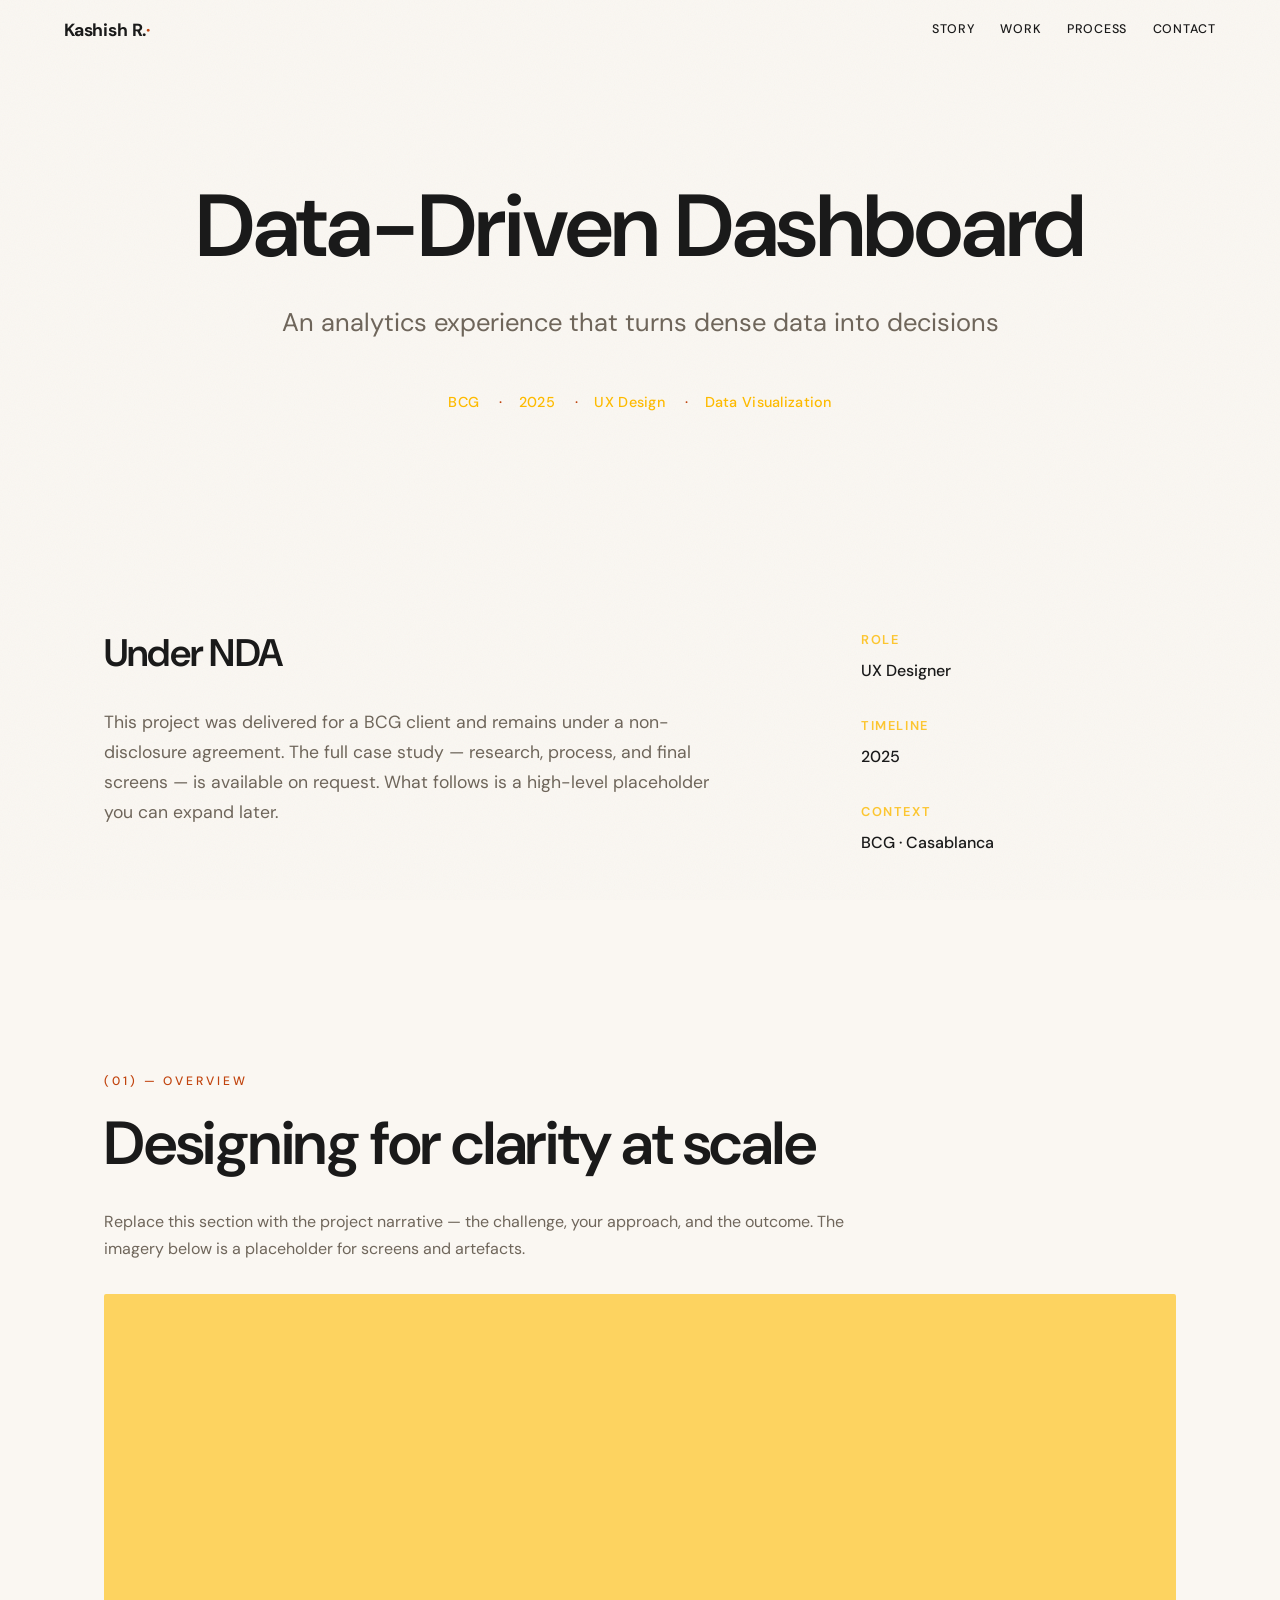
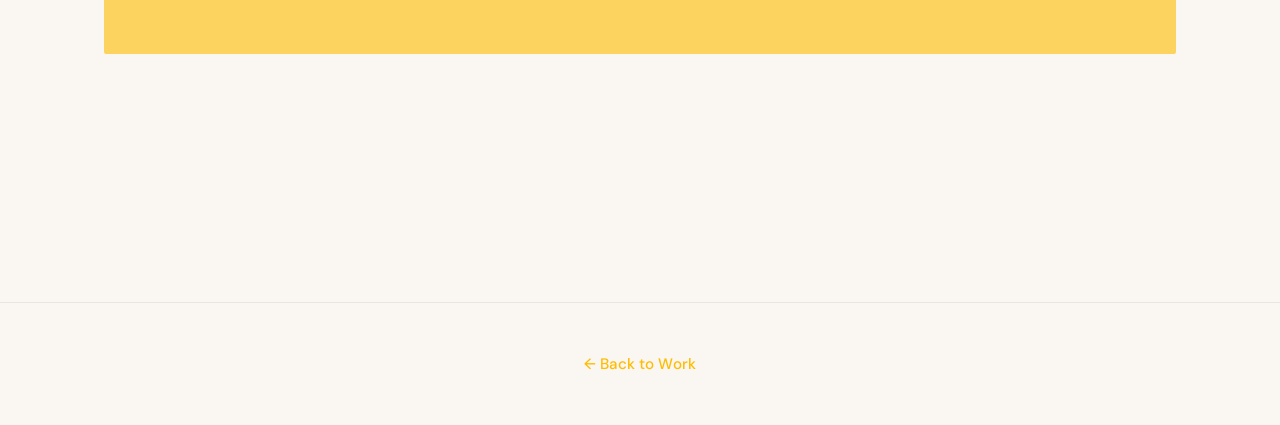
==== dashboard.html @ a2e75f3a "Initial portfolio Co-Authored-By: Claude Opus 4.8 (1M context) <noreply@anthropic.com>" ====
<!DOCTYPE html>
<html lang="en">
<head>
  <meta charset="UTF-8" />
  <meta name="viewport" content="width=device-width, initial-scale=1.0" />
  <meta name="description" content="Data-Driven Dashboard — an analytics experience designed at BCG, Casablanca, by Kashish Ramrakhiani" />
  <title>Data-Driven Dashboard — Kashish Ramrakhiani</title>
  <link rel="preconnect" href="https://fonts.googleapis.com" />
  <link rel="preconnect" href="https://fonts.gstatic.com" crossorigin />
  <link href="https://fonts.googleapis.com/css2?family=DM+Sans:opsz,wght@9..40,200;9..40,300;9..40,400;9..40,500;9..40,600;9..40,700&display=swap" rel="stylesheet" />
  <link rel="stylesheet" href="styles.css" />
</head>
<body class="project-page proj-data-dashboard entered">
  <div class="cursor-glow" id="cursor-glow" aria-hidden="true"></div>

  <header class="topnav" id="topnav">
    <a href="index.html#portal" class="topnav__logo">Kashish R.<span>·</span></a>
    <nav class="topnav__links">
      <a href="index.html#about">Story</a>
      <a href="index.html#work">Work</a>
      <a href="index.html#process">Process</a>
      <a href="index.html#contact">Contact</a>
    </nav>
  </header>

  <main class="project-main">
    <!-- Hero Section -->
    <section class="project-hero">
      <div class="container">
        <h1 class="project-title">Data-Driven Dashboard</h1>
        <p class="project-subtitle">An analytics experience that turns dense data into decisions</p>
        <div class="project-tags">
          <span>BCG</span>
          <span>2025</span>
          <span>UX Design</span>
          <span>Data Visualization</span>
        </div>
      </div>
    </section>

    <!-- NDA Notice -->
    <section class="section overview">
      <div class="container">
        <div class="overview-grid">
          <div class="overview-challenge">
            <h2>Under NDA</h2>
            <p>This project was delivered for a BCG client and remains under a non-disclosure agreement. The full case study — research, process, and final screens — is available on request. What follows is a high-level placeholder you can expand later.</p>
          </div>
          <div class="overview-meta">
            <div class="meta-item">
              <span class="meta-label">Role</span>
              <span class="meta-value">UX Designer</span>
            </div>
            <div class="meta-item">
              <span class="meta-label">Timeline</span>
              <span class="meta-value">2025</span>
            </div>
            <div class="meta-item">
              <span class="meta-label">Context</span>
              <span class="meta-value">BCG · Casablanca</span>
            </div>
          </div>
        </div>
      </div>
    </section>

    <!-- Placeholder content -->
    <section class="section solution">
      <div class="container">
        <p class="section__index">(01) — Overview</p>
        <h2 class="section__title">Designing for clarity at scale</h2>
        <p class="content-text">Replace this section with the project narrative — the challenge, your approach, and the outcome. The imagery below is a placeholder for screens and artefacts.</p>
        <div class="image-placeholder image-large" style="background: #FFBC00;"></div>
      </div>
    </section>

    <!-- Footer -->
    <footer class="project-footer">
      <div class="container">
        <a href="index.html#work" class="cv-btn">← Back to Work</a>
      </div>
    </footer>
  </main>

  <script src="script.js"></script>
</body>
</html>
---- styles.css ----
/* ====================================================================
   Kashish Ramrakhiani — Portal portfolio
   Modern editorial · DM Sans · ivory / near-black / terracotta
   ==================================================================== */
:root {
  --bg: #FAF7F2;          /* ivory / cream */
  --card: #F2ECE1;        /* warm off-white for cards */
  --ink: #1A1A1A;         /* near-black text */
  --accent: #C1440E;      /* primary terracotta - kept for backwards compatibility */
  --accent-soft: rgba(193, 68, 14, 0.12);
  --muted: #6F665B;       /* warm grey, secondary text */
  --brown: #9C6B4F;       /* muted clay (third region tint) */
  --line: rgba(26, 26, 26, 0.14);

  /* Single-accent system — terracotta only (outside the hero contour art).
     The old blue/green/gold tokens now resolve to terracotta so every
     reference (nav hover, utility classes, project-page labels) stays
     cohesive without touching each call site. */
  --terracotta: #C1440E;
  --deep-blue: #C1440E;
  --sage-green: #C1440E;
  --gold: #C1440E;

  --font: "DM Sans", system-ui, -apple-system, "Segoe UI", sans-serif;
  --max: 1200px;
  --ease: cubic-bezier(0.22, 1, 0.36, 1);
}

*, *::before, *::after { box-sizing: border-box; margin: 0; padding: 0; }
html { scroll-behavior: smooth; }

body {
  background: var(--bg);
  color: var(--ink);
  font-family: var(--font);
  font-weight: 400;
  line-height: 1.6;
  -webkit-font-smoothing: antialiased;
  overflow-x: hidden;
}

/* subtle paper grain */
body::after {
  content: "";
  position: fixed; inset: 0; z-index: 60; pointer-events: none;
  opacity: 0.045; mix-blend-mode: multiply;
  background-image: url("data:image/svg+xml,%3Csvg xmlns='http://www.w3.org/2000/svg' width='160' height='160'%3E%3Cfilter id='n'%3E%3CfeTurbulence type='fractalNoise' baseFrequency='0.85' numOctaves='2' stitchTiles='stitch'/%3E%3C/filter%3E%3Crect width='100%25' height='100%25' filter='url(%23n)'/%3E%3C/svg%3E");
}

::selection { background: var(--accent); color: var(--bg); }
a { color: inherit; text-decoration: none; }
ul, ol { list-style: none; }
em { font-style: italic; color: var(--accent); }

/* Color utility classes for 4-color system */
.deep-blue { color: var(--deep-blue) !important; }
.sage-green { color: var(--sage-green) !important; }
.gold { color: var(--gold) !important; }
.terracotta { color: var(--terracotta) !important; }

h1, h2, h3 { font-weight: 600; letter-spacing: -0.02em; line-height: 1.05; }

.container { width: 100%; max-width: var(--max); margin-inline: auto; padding-inline: clamp(1.25rem, 5vw, 4rem); }

/* ====================================================================
   Cursor glow
   ==================================================================== */
.cursor-glow {
  position: fixed; top: 0; left: 0;
  width: 460px; height: 460px; border-radius: 50%;
  background: radial-gradient(circle, rgba(193, 68, 14, 0.14), transparent 60%);
  transform: translate(-50%, -50%);
  pointer-events: none; z-index: 1; opacity: 0;
  transition: opacity 0.4s ease; will-change: transform; mix-blend-mode: multiply;
}
@media (hover: hover) and (pointer: fine) { .cursor-glow.active { opacity: 1; } }

/* ====================================================================
   Top nav
   ==================================================================== */
.topnav {
  position: fixed; inset: 0 0 auto 0; z-index: 50;
  display: flex; align-items: center; justify-content: space-between;
  padding: 1rem clamp(1.25rem, 5vw, 4rem);
  opacity: 0; transform: translateY(-12px); pointer-events: none;
  transition: opacity 0.6s var(--ease), transform 0.6s var(--ease);
}
body.entered .topnav { opacity: 1; transform: none; pointer-events: auto; }
.topnav__logo { font-weight: 700; font-size: 1.1rem; color: var(--ink); letter-spacing: -0.01em; }
.topnav__logo span { color: var(--accent); }
.topnav__links { display: flex; gap: 1.6rem; }
.topnav__links a {
  font-size: 0.78rem; font-weight: 500; letter-spacing: 0.06em; text-transform: uppercase;
  color: var(--ink); position: relative;
}
.topnav__links a::after {
  content: ""; position: absolute; left: 0; bottom: -4px; width: 0; height: 1.5px;
  background: var(--accent); transition: width 0.3s var(--ease);
}
.topnav__links a:hover::after { width: 100%; }

/* Cycling nav link colors on hover */
.topnav__links a:nth-child(1):hover::after { background: var(--deep-blue); }
.topnav__links a:nth-child(2):hover::after { background: var(--sage-green); }
.topnav__links a:nth-child(3):hover::after { background: var(--gold); }
.topnav__links a:nth-child(4):hover::after { background: var(--terracotta); }

/* ====================================================================
   HERO — Clean organic topographic design
   ==================================================================== */
/* Hero is a FIXED full-screen overlay sitting on top of the portfolio.
   The world scrolls underneath; the hero is the curtain over it. */
.hero {
  position: fixed;
  top: 0;
  left: 0;
  width: 100%;
  height: 100%;
  background: #FAF7F2;
  overflow: hidden;
  z-index: 100;
  transition: opacity 0.45s ease;
}

/* Dismissed: the curtain lifts — hero fades out and lets clicks through. */
.hero.dismissed {
  opacity: 0;
  pointer-events: none;
}

body.entered {
  overflow-y: auto !important;
}

body.entered.hero-locked {
  overflow: hidden !important;
}

.hero__container {
  position: relative;
  width: 100%;
  height: 100%;
  display: flex;
  align-items: center;
  justify-content: center;
}

/* Portal zoom — the artwork and name rush toward you and fade as you
   fly INTO the screen. Fast, accelerating ease (~800ms). */
.hero__container.zooming .hero__content {
  transform: scale(8);
  opacity: 0;
}

/* Colourful background artwork */
.hero__bg {
  position: absolute;
  top: 0;
  left: 0;
  width: 100%;
  height: 100%;
  object-fit: cover;
  background: none;
  z-index: 1;
  pointer-events: none;
  transform-origin: center center;
  transition: transform 0.8s cubic-bezier(0.7, 0, 0.84, 0), opacity 0.8s cubic-bezier(0.7, 0, 0.84, 0);
}

/* Each contour line drifts/sways on its own — gentle, meditative, and
   desynchronised via varied durations (6–12s) and negative delays. Each
   path transforms around its own centre so the motion feels organic. */
.hero__line {
  transform-box: fill-box;
  transform-origin: center;
  will-change: transform;
  animation: heroDriftA 9s ease-in-out infinite;
}

/* duration + movement-variant + offset buckets, spread across all paths */
.hero__line:nth-child(8n + 1) { animation-name: heroDriftA; animation-duration: 6s;  animation-delay: -1.0s; }
.hero__line:nth-child(8n + 2) { animation-name: heroDriftB; animation-duration: 7.5s; animation-delay: -3.2s; }
.hero__line:nth-child(8n + 3) { animation-name: heroDriftC; animation-duration: 9s;  animation-delay: -2.1s; }
.hero__line:nth-child(8n + 4) { animation-name: heroDriftD; animation-duration: 10.5s; animation-delay: -4.4s; }
.hero__line:nth-child(8n + 5) { animation-name: heroDriftB; animation-duration: 8s;  animation-delay: -0.7s; }
.hero__line:nth-child(8n + 6) { animation-name: heroDriftA; animation-duration: 11s; animation-delay: -5.6s; }
.hero__line:nth-child(8n + 7) { animation-name: heroDriftD; animation-duration: 12s; animation-delay: -2.8s; }
.hero__line:nth-child(8n + 8) { animation-name: heroDriftC; animation-duration: 9.5s; animation-delay: -6.3s; }

@keyframes heroDriftA {
  0%, 100% { transform: translate(0, 0) rotate(0deg) scale(1); }
  50%      { transform: translate(10px, -8px) rotate(0.4deg) scale(1.012); }
}
@keyframes heroDriftB {
  0%, 100% { transform: translate(0, 0) rotate(0deg) scale(1); }
  50%      { transform: translate(-12px, 6px) rotate(-0.35deg) scale(1.015); }
}
@keyframes heroDriftC {
  0%, 100% { transform: translate(0, 0) rotate(0deg) scale(1); }
  50%      { transform: translate(7px, 11px) rotate(0.5deg) scale(0.99); }
}
@keyframes heroDriftD {
  0%, 100% { transform: translate(0, 0) rotate(0deg) scale(1); }
  50%      { transform: translate(-8px, -10px) rotate(-0.45deg) scale(1.008); }
}

@media (prefers-reduced-motion: reduce) {
  .hero__line { animation: none; }
}

/* Portal zoom — the artwork and name rush toward you and fade as you
   fly INTO the screen. Fast, accelerating ease (~800ms). */
.hero__container.zooming .hero__bg {
  transform: scale(8);
  opacity: 0;
}

/* Portal flash — a burst of cream light blooming from the centre as you
   pass through the portal, then fading to reveal the Story section. */
.portal-flash {
  position: fixed;
  inset: 0;
  z-index: 9999;
  pointer-events: none;
  background: radial-gradient(circle at 50% 50%,
    #FAF7F2 0%, #FAF7F2 35%, rgba(250, 247, 242, 0) 72%);
  opacity: 0;
  transform: scale(0.15);
  transform-origin: center center;
  will-change: transform, opacity;
}

/* Flash blooming in — expands and brightens to fully cover the screen. */
.portal-flash.flash-in {
  opacity: 1;
  transform: scale(3.2);
  transition: opacity 0.55s ease-in, transform 0.7s cubic-bezier(0.7, 0, 0.84, 0);
}

/* Flash fading out — dissolves to reveal the world you've arrived in. */
.portal-flash.flash-out {
  opacity: 0;
  transform: scale(3.2);
  transition: opacity 0.55s ease-out;
}

/* Main content */
.hero__content {
  position: relative;
  z-index: 10;
  text-align: center;
  transition: transform 0.8s cubic-bezier(0.7, 0, 0.84, 0), opacity 0.8s cubic-bezier(0.7, 0, 0.84, 0);
  transform-origin: center center;
}

.hero__name {
  font-weight: 250;
  font-size: clamp(3rem, 10vw, 7rem);
  line-height: 0.9;
  letter-spacing: -0.02em;
  color: var(--ink);
  margin: 0 0 1.5rem 0;
}

.hero__tagline {
  font-size: 0.75rem;
  font-weight: 500;
  letter-spacing: 0.25em;
  text-transform: uppercase;
  color: var(--muted);
  margin: 0 0 2rem 0;
  opacity: 0.8;
}

.hero__cta {
  display: inline-flex;
  align-items: center;
  gap: 0.6em;
  font-size: 0.65rem;
  font-weight: 500;
  letter-spacing: 0.3em;
  text-transform: uppercase;
  color: var(--muted);
  background: none;
  border: none;
  padding: 0;
  cursor: pointer;
  transition: color 0.3s var(--ease);
  opacity: 0.6;
}

.hero__cta:hover,
.hero__cta:focus-visible {
  color: var(--accent);
  opacity: 1;
  outline: none;
}

.hero__cta__arrow {
  display: inline-block;
  font-size: 1.1em;
  letter-spacing: 0;
  animation: ctaArrowBob 2.2s var(--ease) infinite;
}
@keyframes ctaArrowBob {
  0%, 100% { transform: translateY(-1px); opacity: 0.5; }
  50% { transform: translateY(3px); opacity: 1; }
}

/* Responsive adjustments for hand-drawn organic design */
@media (max-width: 768px) {
  .hero__name {
    font-size: clamp(2.5rem, 9vw, 4.5rem);
    margin-bottom: 1.2rem;
  }

  .hero__tagline {
    font-size: 0.7rem;
    letter-spacing: 0.2em;
    margin-bottom: 1.8rem;
  }

  .hero__cta {
    font-size: 0.6rem;
    letter-spacing: 0.25em;
  }
}

@media (max-width: 480px) {
  .hero__name {
    font-size: clamp(2.2rem, 8vw, 3.5rem);
    margin-bottom: 1rem;
  }

  .hero__tagline {
    font-size: 0.65rem;
    letter-spacing: 0.18em;
    margin-bottom: 1.5rem;
  }

  .hero__cta {
    font-size: 0.55rem;
    letter-spacing: 0.2em;
  }
}

/* ====================================================================
   World
   ==================================================================== */
.world {
  position: relative;
  z-index: 1;
  background: #FAF7F2;
}
.section { padding: clamp(5rem, 12vh, 9rem) 0; position: relative; }
.section__index { font-size: 0.76rem; font-weight: 500; letter-spacing: 0.24em; text-transform: uppercase; color: var(--accent); margin-bottom: 1.3rem; }
.section__title { font-weight: 600; font-size: clamp(2rem, 5.5vw, 3.8rem); color: var(--ink); }







/* CV link styling */
.cv-btn {
  display: inline-flex;
  align-items: center;
  font-weight: 500;
  font-size: 0.95rem;
  letter-spacing: 0.01em;
  color: var(--accent);
  text-decoration: none;
}
.cv-btn:hover, .cv-btn:focus-visible {
  text-decoration: underline;
  text-underline-offset: 3px;
}


/* flight route — stroke-dash drawn progressively by JS as you scroll */
.route {
  stroke: url(#routeGrad);
  stroke-width: 2;
  stroke-linecap: round;
  stroke-linejoin: round;
}

/* terracotta arrowhead, placed by JS at the drawn tip */
.route-arrow {
  fill: var(--terracotta);
  opacity: 0;
  transition: opacity 0.3s var(--ease);
}
.route-arrow.is-on { opacity: 1; }


/* city labels appear with their corresponding dots, positioned above map elements but below stamps */
.city-labels {
  position: relative;
  z-index: 2;
}
.city-label {
  opacity: 0;
  transition: opacity 0.5s var(--ease);
}
.city-label.is-shown { opacity: 1; }

/* connector lines appear with their corresponding stamps */
.connector {
  opacity: 0;
  transition: opacity 0.5s var(--ease);
}
.connector.is-active { opacity: 1; }

/* stamps → small, clean stamps that fade in next to cities */
.story__stamp {
  position: absolute;
  width: 150px;
  max-width: 150px;
  background: rgba(250, 247, 242, 0.95);
  border-radius: 6px;
  padding: 0.6rem 0.8rem 0.5rem;
  box-shadow: 0 6px 16px rgba(26, 26, 26, 0.12);
  display: flex;
  flex-direction: column;
  gap: 3px;
  overflow: hidden;
  z-index: 10;
  opacity: 0;
  transform: translate(var(--tx, 0), var(--ty, 0)) rotate(var(--rot, 0deg)) scale(0.9);
  transition: opacity 0.6s var(--ease), transform 0.6s var(--ease);
}

/* clean dotted perforation frame */
.story__stamp::before {
  content: "";
  position: absolute;
  inset: 4px;
  border: 1px dotted rgba(26, 26, 26, 0.12);
  border-radius: 4px;
  pointer-events: none;
}

/* minimal postmark */
.story__stamp::after {
  content: "";
  position: absolute;
  top: -15px;
  right: -15px;
  width: 60px;
  height: 60px;
  background: radial-gradient(circle,
    transparent 0 18px,
    var(--accent) 18px 19px,
    transparent 19px 24px,
    var(--accent) 24px 25px,
    transparent 25px);
  opacity: 0.08;
  transform: rotate(-8deg);
  pointer-events: none;
}

.stamp__country,
.stamp__year,
.stamp__tag {
  position: relative;
  z-index: 1;
}

.stamp__country {
  font-weight: 500;
  font-size: 0.6rem;
  letter-spacing: 0.14em;
  text-transform: uppercase;
  color: var(--muted);
}
.stamp__year {
  font-weight: 700;
  font-size: 1.3rem;
  line-height: 1;
  letter-spacing: -0.01em;
  color: var(--accent);
}
.stamp__tag {
  margin-top: 3px;
  padding-top: 4px;
  border-top: 1px solid var(--line);
  font-weight: 500;
  font-size: 0.55rem;
  letter-spacing: 0.02em;
  color: var(--muted);
  opacity: 0.8;
}

/* active: stamp fades in cleanly */
.story__stamp.is-active {
  opacity: 1;
  transform: translate(var(--tx, 0), var(--ty, 0)) rotate(var(--rot, 0deg)) scale(1);
}

/* positioning stamps with clear space from their dots */
.story__stamp--mumbai   {
  right: -8%;
  bottom: 10%;
  --ty: 0%;
  --rot: -1deg;
}
.story__stamp--amsterdam {
  left: 35%;
  top: -5%;
  --ty: 0%;
  --rot: 1deg;
}
.story__stamp--casablanca {
  left: -12%;
  bottom: 25%;
  --ty: 0%;
  --rot: -0.5deg;
}

/* ====================================================================
   Story left column — a physical sticky note / card.
   Warmer paper, a soft shadow on the right edge for natural separation
   (no divider line), and a barely-there paper grain.
   ==================================================================== */
.story__note {
  position: relative;
  z-index: 2;                                   /* sits above the map column */
  background-color: #F5F2EE;                    /* a hair warmer than the map cream — barely there */
  box-shadow: 4px 0 20px rgba(0, 0, 0, 0.06);   /* right-edge only */
}
.story__note::after {
  content: "";
  position: absolute;
  inset: 0;
  pointer-events: none;
  opacity: 0.05;
  mix-blend-mode: multiply;
  background-image: url("data:image/svg+xml,%3Csvg xmlns='http://www.w3.org/2000/svg' width='160' height='160'%3E%3Cfilter id='n'%3E%3CfeTurbulence type='fractalNoise' baseFrequency='0.85' numOctaves='2' stitchTiles='stitch'/%3E%3C/filter%3E%3Crect width='100%25' height='100%25' filter='url(%23n)'/%3E%3C/svg%3E");
}

/* ====================================================================
   Map stamps — passport-style cards that fade in beside each city
   (one per scrollytelling step). Positioned over the SVG map column.
   ==================================================================== */
.map-stamp {
  position: absolute;
  width: 158px;
  background: #FAF7F2;                 /* cream */
  border: 1px dashed rgba(26, 26, 26, 0.28);  /* thin perforated edge */
  border-radius: 4px;
  padding: 0.7rem 0.85rem 0.6rem;
  display: flex;
  flex-direction: column;
  gap: 4px;
  box-shadow: 0 8px 20px rgba(26, 26, 26, 0.10);
  z-index: 10;
  pointer-events: none;
  opacity: 0;
  transition: opacity 0.55s var(--ease), transform 0.55s var(--ease);
}

/* inner perforation frame for a stamp-y double edge */
.map-stamp::before {
  content: "";
  position: absolute;
  inset: 4px;
  border: 1px dotted rgba(26, 26, 26, 0.18);
  border-radius: 3px;
  pointer-events: none;
}

.map-stamp__country {
  font-size: 0.62rem;
  font-weight: 600;
  letter-spacing: 0.16em;
  text-transform: uppercase;           /* small caps look */
  color: var(--muted);
}
.map-stamp__years {
  font-size: 1.35rem;
  font-weight: 700;
  line-height: 1;
  color: var(--terracotta);            /* terracotta bold */
}
.map-stamp__detail {
  margin-top: 2px;
  padding-top: 5px;
  border-top: 1px solid var(--line);
  font-size: 0.62rem;
  font-weight: 500;
  letter-spacing: 0.01em;
  color: var(--muted);
}

/* per-stamp placement (relative to the map column) + slight rotation.
   --rot is baked into the resting + active transforms so the fade-in
   keeps each card tilted. */
/* Fallback positions (approximate) — script.js anchors each stamp precisely
   into a clear corner beside its city dot once the map has laid out. */
.map-stamp--india     { left: 72%; top: 34%; --rot: -2deg; }   /* above-right of Mumbai (top-right) */
.map-stamp--nederland { left: 24%; top: 4%;  --rot: 1deg; }    /* above-left of Amsterdam (top-left) */
.map-stamp--maroc     { left: 2%;  top: 70%; --rot: -1.5deg; } /* below-left of Casablanca (bottom-left) */

.map-stamp {
  transform: translateY(10px) rotate(var(--rot, 0deg)) scale(0.96);
}
.map-stamp.is-active {
  opacity: 1;
  transform: translateY(0) rotate(var(--rot, 0deg)) scale(1);
}

/* On narrow screens the map stacks; show the stamps inline-ish so they
   don't overlap the (static) map. */
@media (max-width: 860px) {
  .map-stamp { position: static; width: auto; max-width: 220px; margin: 0.5rem 0; }
}

/* ====================================================================
   Work — pinboard collage
   ==================================================================== */
.work__sub { color: var(--muted); margin-top: 0.7rem; max-width: 44ch; }

/* Curated polaroid wall — uniform cards, evenly spaced, gently rotated. */
.pinboard {
  margin-top: 3rem;
  max-width: 760px; margin-inline: auto;   /* keeps a curated 3 + 2 arrangement */
  display: flex; flex-wrap: wrap;
  justify-content: center; align-items: flex-start;
  gap: 2.4rem 2rem;
}
.pin {
  position: relative; z-index: 1; width: 220px; margin: 0;
  background: #fff; padding: 10px 10px 6px; border-radius: 2px;
  box-shadow: 0 10px 22px rgba(26, 26, 26, 0.18);
  transform: rotate(var(--r, 0deg));
  transition: transform 0.45s var(--ease), box-shadow 0.45s var(--ease), opacity 0.6s var(--ease);
  cursor: pointer; outline: none;
}
/* Fixed image frame so every card is exactly the same height regardless of
   the source image's aspect ratio. */
.pin img, .pin__ph {
  display: block; width: 100%; height: 160px;
  object-fit: cover; border-radius: 1px; background: var(--card);
}
.pin figcaption { font-weight: 500; font-size: 0.82rem; color: var(--ink); text-align: center; padding: 0.45rem 0 0.15rem; }
.pin figcaption b { font-weight: 700; }
.pin::before { /* washi tape */
  content: ""; position: absolute; top: -11px; left: 50%;
  width: 62px; height: 20px; transform: translateX(-50%) rotate(-3deg);
  background: var(--accent-soft); border: 1px solid rgba(193,68,14,0.25);
}
.pin--note::before { background: rgba(26,26,26,0.08); border-color: rgba(26,26,26,0.16); }
.pin__dot { position: absolute; bottom: 8px; right: 8px; width: 11px; height: 11px; border-radius: 50%; border: 2px solid #fff; }
.pin__dot--india { background: var(--accent); }
.pin__dot--europe { background: var(--ink); }
.pin__dot--morocco { background: var(--brown); }
/* Project-accent dots — a subtle hint of the colour world each card opens into */
.pin__dot--terracotta { background: #C1440E; }
.pin__dot--green      { background: #138720; }
.pin__dot--blue       { background: #0C3068; }
.pin__dot--gold       { background: #FFBC00; }
.pin__dot--clay       { background: #9C6B4F; }
.pin:hover, .pin:focus-visible, .pin.front {
  transform: rotate(0deg) scale(1.06) translateY(-6px);
  box-shadow: 0 26px 50px rgba(26, 26, 26, 0.3);
  z-index: 30 !important;
}

/* staggered entrance */
.pinboard .pin { opacity: 0; }
.pinboard.visible .pin { opacity: 1; }
.pinboard.visible .pin:nth-child(1) { transition-delay: 0.05s; }
.pinboard.visible .pin:nth-child(2) { transition-delay: 0.12s; }
.pinboard.visible .pin:nth-child(3) { transition-delay: 0.19s; }
.pinboard.visible .pin:nth-child(4) { transition-delay: 0.26s; }
.pinboard.visible .pin:nth-child(5) { transition-delay: 0.33s; }
.pinboard.visible .pin:nth-child(6) { transition-delay: 0.40s; }
.pinboard.visible .pin:nth-child(7) { transition-delay: 0.47s; }

/* Thesis link below the wall */
.work__thesis { text-align: center; margin-top: 2.8rem; }
.work__thesis a {
  color: var(--accent); text-decoration: none;
  font-size: 0.95rem; font-weight: 500;
  border-bottom: 1px solid transparent;
  transition: border-color 0.3s var(--ease);
}
.work__thesis a:hover { border-bottom-color: var(--accent); }

/* ====================================================================
   Protected (NDA) project cards — lock badge, "Protected" label,
   and the shared password modal. All tokens reused from the palette.
   ==================================================================== */
.pin--protected { cursor: pointer; }

/* Tiny, subtle lock tucked into the top-right corner of the image */
.pin__lock {
  position: absolute; top: 16px; right: 16px; z-index: 3;
  width: 18px; height: 18px; border-radius: 50%;
  display: grid; place-items: center;
  font-size: 9px; line-height: 1;
  background: rgba(255, 255, 255, 0.88);
  box-shadow: 0 1px 4px rgba(26, 26, 26, 0.22);
}

/* ---- The modal ---- */
.pw-modal {
  position: fixed; inset: 0; z-index: 200;
  display: none; align-items: center; justify-content: center;
  padding: 1.5rem;
}
.pw-modal.is-open { display: flex; }
body.pw-open { overflow: hidden; }

.pw-modal__overlay {
  position: absolute; inset: 0;
  background: rgba(250, 247, 242, 0.97);   /* cream */
  -webkit-backdrop-filter: blur(3px); backdrop-filter: blur(3px);
}
.pw-modal__card {
  position: relative; z-index: 1;
  width: 100%; max-width: 360px; text-align: center;
  animation: pwFadeIn 0.4s var(--ease);
}
@keyframes pwFadeIn {
  from { opacity: 0; transform: translateY(10px); }
  to   { opacity: 1; transform: none; }
}
.pw-modal__lock { font-size: 1.9rem; margin-bottom: 1.1rem; }
.pw-modal__name {
  font-size: 1.35rem; font-weight: 700; color: var(--ink);
  margin-bottom: 0.9rem;
}
.pw-modal__text {
  font-size: 0.98rem; line-height: 1.6; color: var(--muted);
  margin-bottom: 1.7rem;
}
.pw-modal__contact {
  display: inline-block; text-decoration: none;
  font-family: var(--font); font-size: 0.95rem; font-weight: 600;
  letter-spacing: 0.02em; padding: 0.8rem 1.8rem; cursor: pointer;
  color: #fff; background: var(--accent); border: none; border-radius: 3px;
  transition: background 0.25s var(--ease), transform 0.15s var(--ease);
}
.pw-modal__contact:hover { background: #a5380b; }
.pw-modal__contact:active { transform: scale(0.98); }
.pw-modal__back {
  display: block; margin: 1.2rem auto 0; cursor: pointer;
  font-family: var(--font); font-size: 0.85rem; color: var(--muted);
  background: none; border: none;
  transition: color 0.3s var(--ease);
}
.pw-modal__back:hover { color: var(--accent); }

/* ====================================================================
   Process
   ==================================================================== */
.steps { margin-top: 3rem; display: grid; grid-template-columns: repeat(4, 1fr); border-top: 1px solid var(--line); }
.step { padding: 2.2rem 1.6rem 2.2rem 0; border-right: 1px solid var(--line); }
.step:last-child { border-right: none; }
.step__no { font-weight: 700; font-size: 1rem; color: var(--accent); }
.step h3 { font-weight: 600; font-size: 1.5rem; margin: 1.2rem 0 0.7rem; color: var(--ink); }
.step p { color: var(--muted); font-size: 0.92rem; }

/* ====================================================================
   Contact
   ==================================================================== */
.contact { padding-bottom: 0; }
.contact__inner { text-align: center; max-width: 820px; }
.contact__cta { font-weight: 600; font-size: clamp(2.2rem, 7vw, 4.6rem); line-height: 1.02; color: var(--ink); margin: 0.5rem auto 2rem; }
.contact__email { font-size: clamp(1.05rem, 3vw, 1.6rem); font-weight: 500; color: var(--accent); border-bottom: 1.5px solid transparent; transition: border-color 0.3s var(--ease); }
.contact__email:hover { border-color: var(--accent); }

.contact__form { margin: 3rem auto 0; max-width: 640px; display: grid; grid-template-columns: 1fr 1fr; gap: 1.6rem 1.4rem; text-align: left; }
.field { position: relative; }
.field--full { grid-column: 1 / -1; }
.field input, .field textarea {
  width: 100%; background: transparent; border: none; border-bottom: 1.5px solid var(--line);
  color: var(--ink); font-family: var(--font); font-size: 1rem; padding: 0.7rem 0; resize: vertical;
  transition: border-color 0.3s var(--ease);
}
.field input:focus, .field textarea:focus { outline: none; border-color: var(--accent); }
.field label { position: absolute; left: 0; top: 0.7rem; color: var(--muted); font-size: 1rem; pointer-events: none; transition: transform 0.25s var(--ease), font-size 0.25s var(--ease), color 0.25s var(--ease); }
.field input:focus + label, .field input:not(:placeholder-shown) + label,
.field textarea:focus + label, .field textarea:not(:placeholder-shown) + label {
  transform: translateY(-1.5rem); font-size: 0.74rem; letter-spacing: 0.04em; color: var(--accent);
}
.field .error { display: block; color: var(--accent); font-size: 0.74rem; min-height: 1rem; margin-top: 0.4rem; }
.btn-send { grid-column: 1 / -1; justify-self: start; background: var(--ink); color: var(--bg); border: none; border-radius: 100px; padding: 0.85rem 1.9rem; font-family: var(--font); font-weight: 600; cursor: pointer; transition: transform 0.3s var(--ease), background 0.3s var(--ease); }
.btn-send:hover { transform: translateY(-2px); background: var(--accent); }
.form-status { grid-column: 1 / -1; font-size: 0.9rem; color: var(--accent); min-height: 1rem; }

.contact__socials { display: flex; justify-content: center; gap: 2rem; flex-wrap: wrap; margin-top: 3.5rem; }
.contact__socials a { font-size: 0.85rem; font-weight: 500; color: var(--muted); transition: color 0.3s var(--ease); }
.contact__socials a:hover { color: var(--accent); }
.footer { margin-top: 4rem; border-top: 1px solid var(--line); padding: 1.6rem clamp(1.25rem, 5vw, 4rem); display: flex; justify-content: space-between; gap: 1rem; flex-wrap: wrap; font-size: 0.8rem; color: var(--muted); }

/* ====================================================================
   Scroll reveal
   ==================================================================== */
.reveal { opacity: 0; transform: translateY(28px); transition: opacity 0.8s var(--ease), transform 0.8s var(--ease); }
.reveal.visible { opacity: 1; transform: none; }

/* ====================================================================
   Responsive
   ==================================================================== */
@media (max-width: 920px) {
  /* stacked layout for mobile */
  .story__scroll { height: auto; }

  /* drop the pinned-stage behaviour and just stack the columns */
  .story__stage {
    position: static;
    display: block;
    height: auto;
    min-height: 0;
  }

  /* triggers only exist to drive the desktop scrollytelling */
  .story__triggers { display: none; }

  .story__left, .story__right {
    position: static;
    height: auto;
    min-height: 0;
    width: 100%;
  }

  .story__left {
    padding: clamp(3rem, 8vh, 5rem) clamp(1.5rem, 5vw, 3rem);
    margin-left: 0;
  }

  .story__right {
    margin-left: 0;
    padding: clamp(2rem, 6vh, 4rem) clamp(1.5rem, 5vw, 3rem);
    min-height: 400px;
  }

  .story__headline {
    font-size: clamp(1.8rem, 6vw, 2.5rem);
    margin-bottom: 1.2rem;
  }

  .story__progress {
    margin-bottom: 1.2rem;
  }

  .story__city-name {
    display: block;
    margin-top: 0;
    margin-bottom: 12px;
    opacity: 1;
    transform: none;
  }

  .story__text-container {
    margin-bottom: 2rem;
  }

  .story__text {
    position: static;
    opacity: 1;
    transform: none;
    margin-bottom: 1.2rem;
    max-width: none;
    font-size: clamp(1.1rem, 4vw, 1.3rem);
  }

  .story__cv-link {
    opacity: 1;
    transform: none;
  }

  /* make stamps smaller on mobile */
  .story__stamp {
    width: 120px;
    padding: 0.5rem 0.6rem 0.4rem;
  }
  .stamp__year { font-size: 1.1rem; }
  .stamp__country { font-size: 0.55rem; }
  .stamp__tag { font-size: 0.5rem; }
}
@media (max-width: 820px) {
  .topnav__links a:nth-child(3) { display: none; }
  .steps { grid-template-columns: 1fr 1fr; }
  .step { border-right: none; border-bottom: 1px solid var(--line); padding-right: 1rem; }
  .step:nth-child(odd) { border-right: 1px solid var(--line); }
  .contact__form { grid-template-columns: 1fr; }
  .pinboard { gap: 1.8rem 1.4rem; }
}
@media (max-width: 520px) {
  .steps { grid-template-columns: 1fr; }
  .step { border-right: none !important; }
  .pin:nth-child(even) { margin-top: 0; }
}

/* ====================================================================
   Reduced motion
   ==================================================================== */
@media (prefers-reduced-motion: reduce) {
  html { scroll-behavior: auto; }
  .stage { height: 100vh; }
  .orb, .portal__hint__arrow { animation: none; }
  .reveal, .pinboard .pin { opacity: 1 !important; transform: none; transition: none; }
  .pin { transform: rotate(var(--r)); }
}

/* ====================================================================
   Project Pages
   ==================================================================== */

/* Override main portfolio styles to ensure project pages can scroll.
   NOTE: this must NOT target `html` — doing so makes the root element a
   scroll container on the main portfolio too, which stops <body>'s overflow
   from propagating to the viewport, turns <body> into a second nested
   scroller, and breaks `position: sticky` (and the story scroll math).
   Keep it scoped to project pages so the main page keeps a single
   viewport scroller. */
body.project-page {
  overflow-y: auto !important;
  overflow-x: hidden;
  height: auto !important;
}

/* Ensure all project sections are visible and properly spaced */
.project-page .section {
  display: block;
  opacity: 1;
  transform: none;
  visibility: visible;
}

.project-main {
  position: relative;
  background: var(--bg);
  color: var(--ink);
  min-height: 100vh;
  width: 100%;
  overflow-x: hidden;
}

/* Project pages use the same topnav as main portfolio */

/* Each project page carries its own accent identity via --page-accent.
   The main portfolio (index.html) is unaffected — it never sets this and
   stays terracotta. Add the matching body class (e.g. proj-parking-pal)
   to a project page to switch its whole accent. */
body.project-page { --page-accent: var(--terracotta); }     /* default */
body.project-page.proj-parking-pal      { --page-accent: #138720; }  /* green  */
body.project-page.proj-inner-beauty     { --page-accent: #C1440E; }  /* terracotta */
body.project-page.proj-mr-byte          { --page-accent: #0C3068; }  /* blue   */
body.project-page.proj-data-dashboard   { --page-accent: #FFBC00; }  /* yellow */
body.project-page.proj-finance-ecosystem{ --page-accent: #9C6B4F; }  /* clay (remaining) */
body.project-page.proj-retirement-investing { --page-accent: #C1440E; }  /* terracotta */

.project-page .section__index {
  color: var(--page-accent);
}

.project-page .cv-btn {
  color: var(--page-accent);
}

.project-page .project-tags span {
  color: var(--page-accent);
}

.project-page .goal-quote {
  color: var(--page-accent);
}

.project-page .evaluation-goals li::before {
  color: var(--page-accent);
}

.project-page .part-label {
  color: var(--page-accent);
}

.project-page .meta-label {
  color: var(--page-accent);
}

.project-page .method-number {
  color: var(--page-accent);
}

/* Keep logo terracotta on project pages */
.project-page .topnav__logo {
  color: var(--ink);
}

.project-page .topnav__logo span {
  color: var(--terracotta);
}

/* Clean editorial spacing for project pages */
.project-page .section {
  padding: clamp(5rem, 12vh, 8rem) 0;
}

.project-hero {
  padding: clamp(10rem, 20vh, 16rem) 0 clamp(6rem, 12vh, 10rem);
  text-align: center;
}

.project-title {
  font-size: clamp(3rem, 7vw, 5.5rem);
  font-weight: 600;
  letter-spacing: -0.02em;
  line-height: 1.05;
  color: var(--ink);
  margin-bottom: 2rem;
}

.project-subtitle {
  font-size: clamp(1.2rem, 2.8vw, 1.6rem);
  color: var(--muted);
  max-width: 55ch;
  margin: 0 auto 3rem;
  line-height: 1.5;
  font-weight: 400;
}

.project-tags {
  display: flex;
  flex-wrap: wrap;
  justify-content: center;
  gap: 1rem;
}

.project-tags span {
  color: var(--muted);
  font-size: 0.9rem;
  font-weight: 500;
  letter-spacing: 0.02em;
}

.project-tags span:not(:last-child)::after {
  content: " ·";
  margin-left: 1rem;
  color: var(--accent);
}

/* Section labels match main portfolio exactly */
.project-page .section__index {
  font-size: 0.76rem;
  font-weight: 500;
  letter-spacing: 0.24em;
  text-transform: uppercase;
  color: var(--accent);
  margin-bottom: 1.3rem;
}

.project-page .section__title {
  font-weight: 600;
  font-size: clamp(2rem, 5.5vw, 3.8rem);
  color: var(--ink);
  letter-spacing: -0.02em;
  line-height: 1.05;
  margin-bottom: 2rem;
}

/* Overview section - clean two-column layout */
.overview-grid {
  display: grid;
  grid-template-columns: 2fr 1fr;
  gap: clamp(4rem, 10vw, 8rem);
  align-items: start;
}

.overview-challenge h2 {
  font-size: clamp(1.8rem, 4vw, 2.4rem);
  font-weight: 600;
  color: var(--ink);
  margin-bottom: 2rem;
  line-height: 1.2;
}

.overview-challenge p {
  font-size: 1.1rem;
  color: var(--muted);
  line-height: 1.7;
}

.overview-meta {
  display: flex;
  flex-direction: column;
  gap: 2rem;
}

.meta-item {
  display: flex;
  flex-direction: column;
  gap: 0.5rem;
}

.meta-label {
  font-size: 0.8rem;
  font-weight: 600;
  letter-spacing: 0.12em;
  text-transform: uppercase;
  color: var(--accent);
  opacity: 0.8;
}

.meta-value {
  font-size: 1rem;
  color: var(--ink);
  font-weight: 500;
}

/* Research methods - clean minimal row */
.research-methods {
  display: grid;
  grid-template-columns: repeat(3, 1fr);
  gap: clamp(2rem, 8vw, 6rem);
  margin-top: 4rem;
}

.research-method {
  text-align: left;
}

.method-number {
  font-size: 3rem;
  font-weight: 300;
  color: var(--accent);
  opacity: 0.4;
  line-height: 1;
  margin-bottom: 1rem;
}

.method-name {
  font-size: 1.3rem;
  font-weight: 600;
  color: var(--ink);
  margin-bottom: 0.8rem;
  line-height: 1.2;
}

.method-description {
  font-size: 1rem;
  color: var(--muted);
  line-height: 1.6;
}

/* Design goal - clean centered quote */
.design-goal {
  text-align: center;
  padding: clamp(4rem, 10vh, 6rem) 0;
}

.goal-quote {
  font-size: clamp(1.6rem, 4vw, 2.2rem);
  font-style: italic;
  color: var(--accent);
  line-height: 1.4;
  font-weight: 500;
  max-width: 45ch;
  margin: 0 auto;
}

/* Content sections - clean typography */
.content-text {
  font-size: 1rem;
  color: var(--muted);
  line-height: 1.7;
  max-width: 70ch;
  margin: 2rem 0;
}

/* Solution parts - clean minimal layout */
.solution-parts {
  display: grid;
  grid-template-columns: 1fr 1fr;
  gap: clamp(4rem, 8vw, 8rem);
  margin-top: 4rem;
}

.solution-part h3 {
  font-size: 1.4rem;
  font-weight: 600;
  color: var(--ink);
  margin-bottom: 1rem;
  line-height: 1.2;
}

.solution-part p {
  font-size: 1rem;
  color: var(--muted);
  line-height: 1.7;
  margin-bottom: 2rem;
}

.part-label {
  font-size: 0.8rem;
  font-weight: 600;
  letter-spacing: 0.12em;
  text-transform: uppercase;
  color: var(--accent);
  opacity: 0.6;
  margin-bottom: 0.8rem;
}

/* Evaluation goals - clean list */
.evaluation-goals {
  margin-top: 3rem;
  display: flex;
  flex-direction: column;
  gap: 1.8rem;
}

.evaluation-goals li {
  font-size: 1rem;
  color: var(--muted);
  line-height: 1.7;
  padding-left: 2rem;
  position: relative;
}

.evaluation-goals li::before {
  content: "→";
  position: absolute;
  left: 0;
  color: var(--accent);
  font-weight: 600;
  opacity: 0.6;
}

/* Image placeholders - simple flat rectangles */
.image-placeholder {
  background: var(--card);
  border-radius: 2px;
  margin: 2rem 0;
  opacity: 0.6;
}

.image-large {
  height: clamp(300px, 40vh, 500px);
  width: 100%;
}

.image-medium {
  height: clamp(200px, 25vh, 350px);
  width: 100%;
}

.image-small {
  height: clamp(150px, 20vh, 250px);
  width: 100%;
}

/* Prototype images - clean grid */
.prototype-content {
  margin-top: 3rem;
}

.prototype-images {
  display: grid;
  grid-template-columns: 2fr 1fr;
  gap: 1.5rem;
  margin-top: 3rem;
}

.prototype-grid {
  display: grid;
  grid-template-rows: 1fr 1fr;
  gap: 1.5rem;
}

/* Footer */
.project-footer {
  margin-top: clamp(6rem, 12vh, 10rem);
  padding: 3rem 0;
  text-align: center;
  border-top: 1px solid rgba(26, 26, 26, 0.08);
}

@media (max-width: 768px) {
  .project-nav {
    padding: 1rem clamp(1rem, 4vw, 2rem);
  }

  .project-hero {
    padding: clamp(6rem, 15vh, 10rem) 0 clamp(4rem, 8vh, 6rem);
  }

  .project-page .section {
    padding: clamp(3rem, 8vh, 5rem) 0;
  }

  .overview-grid {
    grid-template-columns: 1fr;
    gap: 3rem;
  }

  .research-methods {
    grid-template-columns: 1fr;
    gap: 3rem;
  }

  .solution-parts {
    grid-template-columns: 1fr;
    gap: 3rem;
  }

  .prototype-images {
    grid-template-columns: 1fr;
    gap: 1.5rem;
  }

  .prototype-grid {
    grid-template-columns: 1fr 1fr;
    grid-template-rows: none;
    gap: 1rem;
  }
}
  .portal__hint { animation: none; }
  .stamp, .stamp::after, .stamp__tag { transition: none; }
}

/* ====================================================================
   About — static fallback (reduced motion / no scrollytelling)
   JS adds .about--static; everything stacks and shows at once.
   ==================================================================== */
.about--static .about__scroll { height: auto; }
.about--static .about__map-container {
  position: static; height: auto; min-height: 400px;
  padding: clamp(4rem, 10vh, 7rem) 0;
}
.about--static .about__intro {
  position: static; max-width: 60ch; margin: 0 auto 2.5rem;
  transform: none; left: auto; text-align: left;
  background: none; padding: 0; border-radius: 0; backdrop-filter: none;
}
.about--static .about__text-container {
  position: static; height: auto; min-height: 0;
  margin-top: 2rem;
}
.about--static .about__story-text {
  position: static;
  opacity: 1; transform: none;
  max-width: 60ch; margin: 0 0 1.4rem;
  background: none; padding: 0; border-radius: 0;
  backdrop-filter: none; box-shadow: none;
}
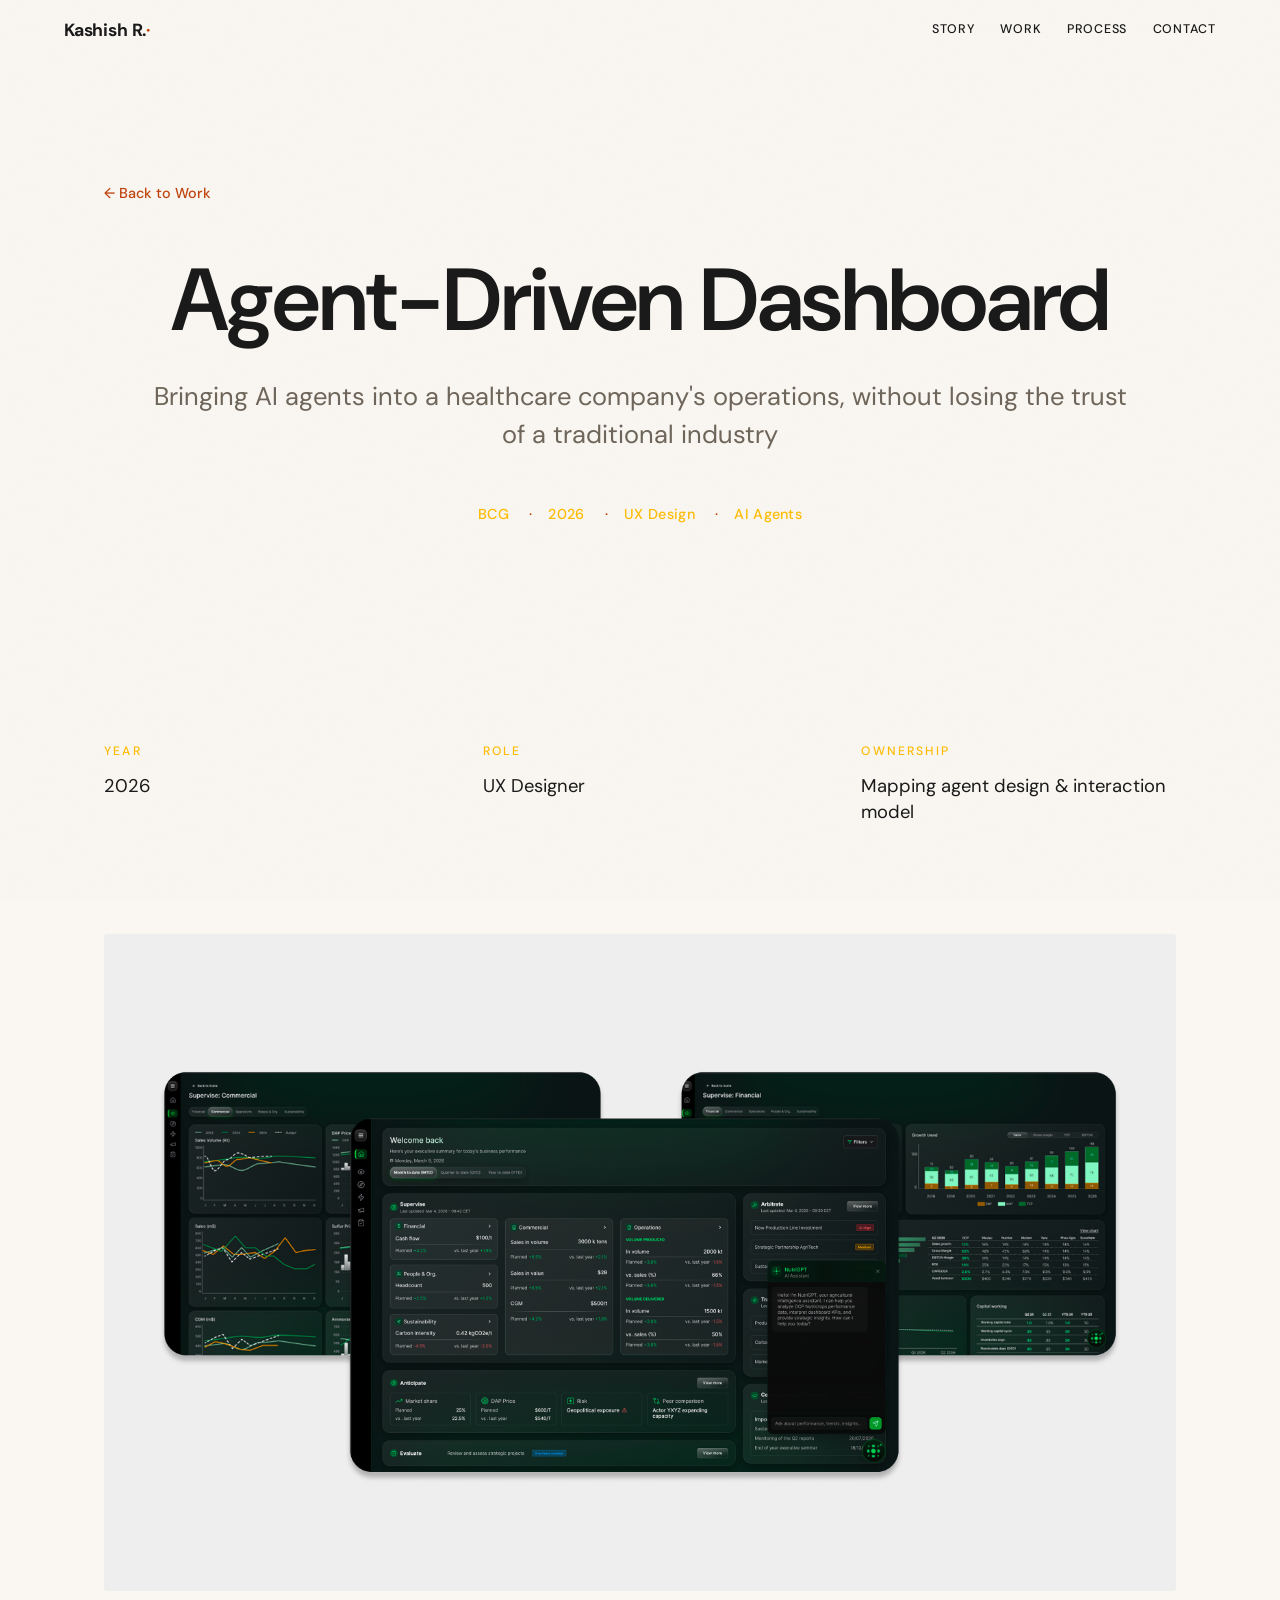
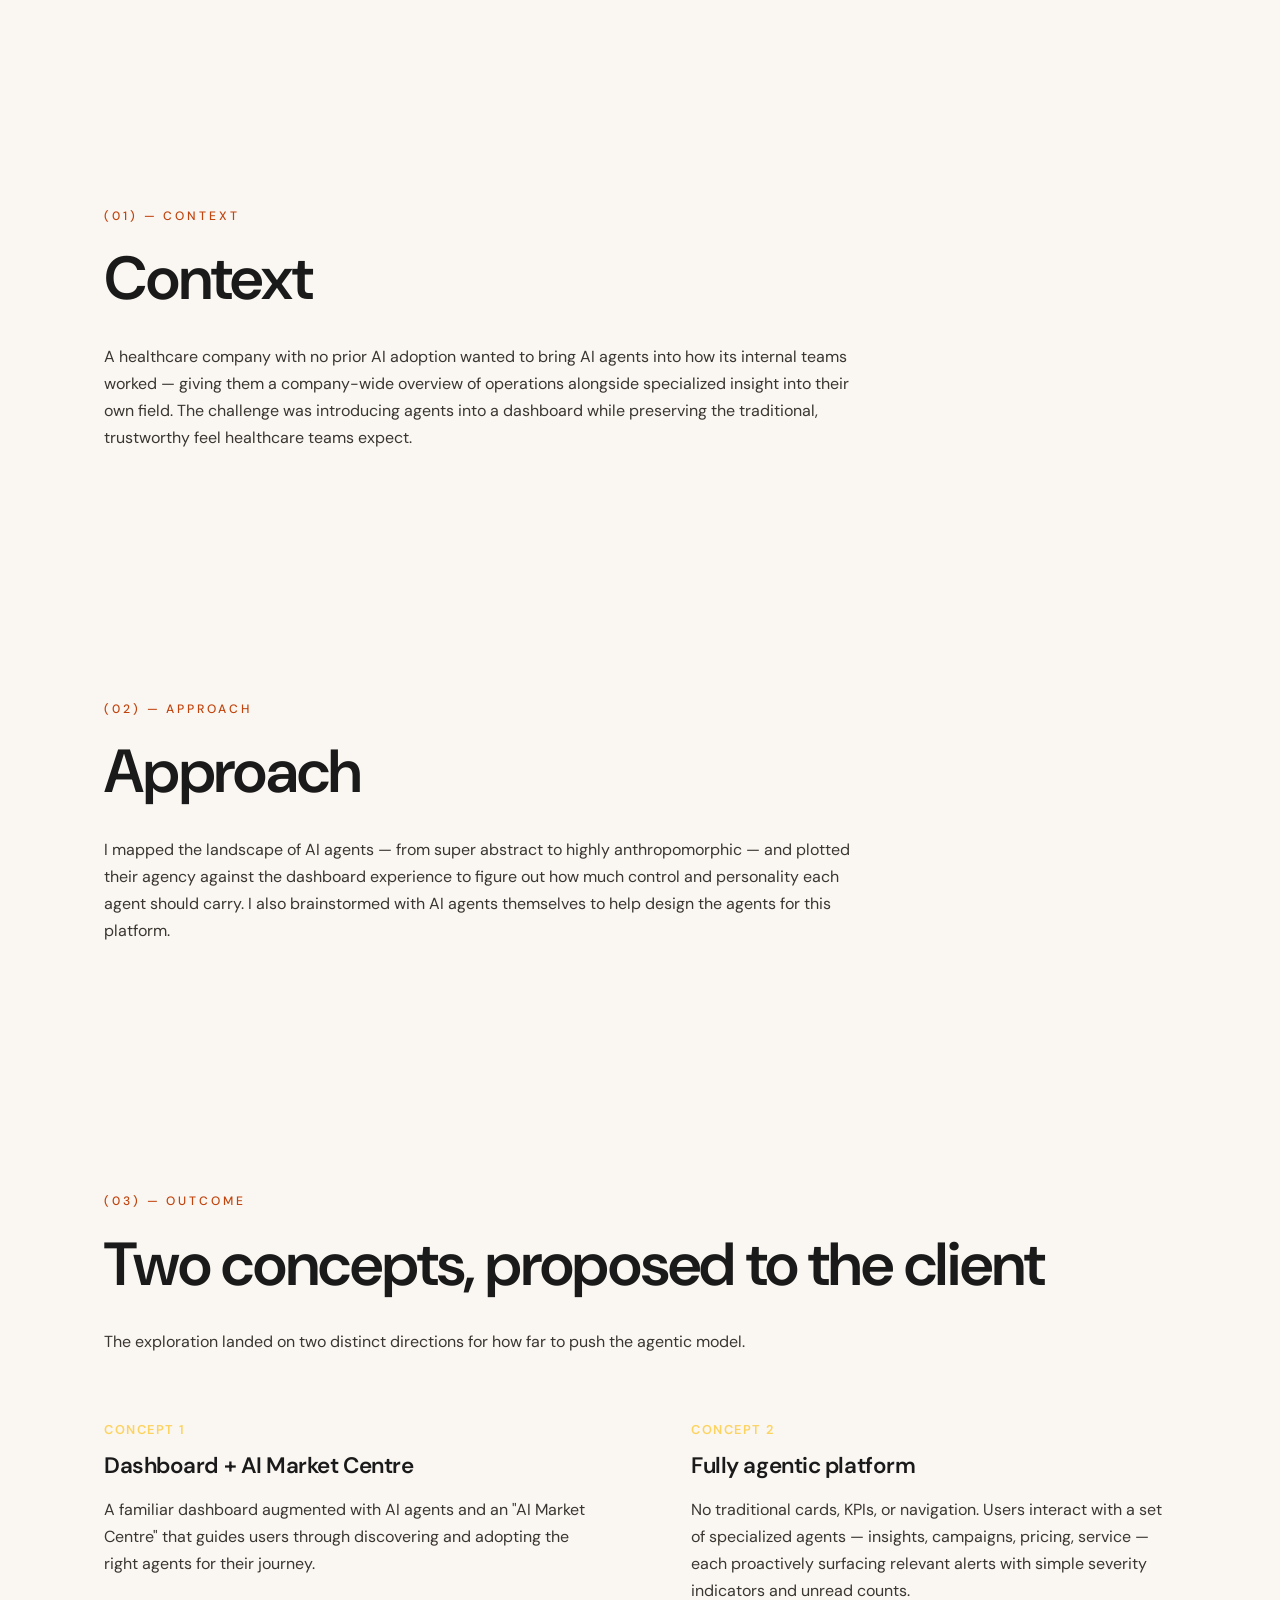
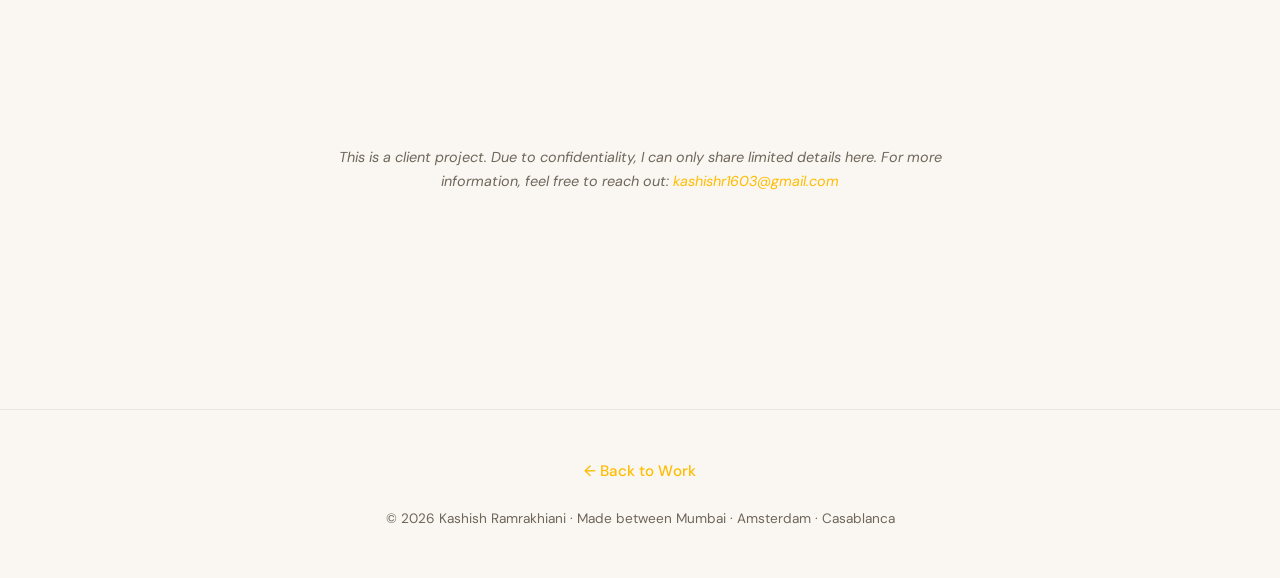
==== commit 37edd937: "Unlock and populate Finance Ecosystem, Retirement Investing, and Dashboard case studies Removes the " ====
--- a/dashboard.html
+++ b/dashboard.html
@@ -3,8 +3,8 @@
 <head>
   <meta charset="UTF-8" />
   <meta name="viewport" content="width=device-width, initial-scale=1.0" />
-  <meta name="description" content="Data-Driven Dashboard — an analytics experience designed at BCG, Casablanca, by Kashish Ramrakhiani" />
-  <title>Data-Driven Dashboard — Kashish Ramrakhiani</title>
+  <meta name="description" content="Agent-Driven Dashboard — reimagining healthcare operations through AI agents, designed at BCG, Casablanca, by Kashish Ramrakhiani" />
+  <title>Agent-Driven Dashboard — Kashish Ramrakhiani</title>
   <link rel="preconnect" href="https://fonts.googleapis.com" />
   <link rel="preconnect" href="https://fonts.gstatic.com" crossorigin />
   <link href="https://fonts.googleapis.com/css2?family=DM+Sans:opsz,wght@9..40,200;9..40,300;9..40,400;9..40,500;9..40,600;9..40,700&display=swap" rel="stylesheet" />
@@ -27,50 +27,88 @@
     <!-- Hero Section -->
     <section class="project-hero">
       <div class="container">
-        <h1 class="project-title">Data-Driven Dashboard</h1>
-        <p class="project-subtitle">An analytics experience that turns dense data into decisions</p>
+        <div class="project-backrow"><a href="index.html#work" class="project-back">← Back to Work</a></div>
+        <h1 class="project-title">Agent-Driven Dashboard</h1>
+        <p class="project-subtitle">Bringing AI agents into a healthcare company's operations, without losing the trust of a traditional industry</p>
         <div class="project-tags">
           <span>BCG</span>
-          <span>2025</span>
+          <span>2026</span>
           <span>UX Design</span>
-          <span>Data Visualization</span>
+          <span>AI Agents</span>
         </div>
       </div>
     </section>
 
-    <!-- NDA Notice -->
-    <section class="section overview">
+    <!-- Section 1 — Project Info -->
+    <section class="section">
       <div class="container">
-        <div class="overview-grid">
-          <div class="overview-challenge">
-            <h2>Under NDA</h2>
-            <p>This project was delivered for a BCG client and remains under a non-disclosure agreement. The full case study — research, process, and final screens — is available on request. What follows is a high-level placeholder you can expand later.</p>
+        <div class="project-info">
+          <div class="info-item">
+            <span class="info-label">Year</span>
+            <span class="info-value">2026</span>
           </div>
-          <div class="overview-meta">
-            <div class="meta-item">
-              <span class="meta-label">Role</span>
-              <span class="meta-value">UX Designer</span>
-            </div>
-            <div class="meta-item">
-              <span class="meta-label">Timeline</span>
-              <span class="meta-value">2025</span>
-            </div>
-            <div class="meta-item">
-              <span class="meta-label">Context</span>
-              <span class="meta-value">BCG · Casablanca</span>
-            </div>
+          <div class="info-item">
+            <span class="info-label">Role</span>
+            <span class="info-value">UX Designer</span>
+          </div>
+          <div class="info-item">
+            <span class="info-label">Ownership</span>
+            <span class="info-value">Mapping agent design & interaction model</span>
           </div>
         </div>
       </div>
     </section>
 
-    <!-- Placeholder content -->
-    <section class="section solution">
+    <!-- Full-width project image -->
+    <section class="section" style="padding-top: 0;">
       <div class="container">
-        <p class="section__index">(01) — Overview</p>
-        <h2 class="section__title">Designing for clarity at scale</h2>
-        <p class="content-text">Replace this section with the project narrative — the challenge, your approach, and the outcome. The imagery below is a placeholder for screens and artefacts.</p>
-        <div class="image-placeholder image-large" style="background: #FFBC00;"></div>
+        <img class="project-image" src="img-dashboard.png" alt="Agent-Driven Dashboard — dark analytics dashboard screens with AI agent cards, charts and KPIs" loading="lazy" />
+      </div>
+    </section>
+
+    <!-- Section 2 — Context -->
+    <section class="section">
+      <div class="container">
+        <p class="section__index">(01) — Context</p>
+        <h2 class="section__title">Context</h2>
+        <p class="content-text">A healthcare company with no prior AI adoption wanted to bring AI agents into how its internal teams worked — giving them a company-wide overview of operations alongside specialized insight into their own field. The challenge was introducing agents into a dashboard while preserving the traditional, trustworthy feel healthcare teams expect.</p>
+      </div>
+    </section>
+
+    <!-- Section 3 — Approach -->
+    <section class="section">
+      <div class="container">
+        <p class="section__index">(02) — Approach</p>
+        <h2 class="section__title">Approach</h2>
+        <p class="content-text">I mapped the landscape of AI agents — from super abstract to highly anthropomorphic — and plotted their agency against the dashboard experience to figure out how much control and personality each agent should carry. I also brainstormed with AI agents themselves to help design the agents for this platform.</p>
+      </div>
+    </section>
+
+    <!-- Section 4 — Outcome -->
+    <section class="section">
+      <div class="container">
+        <p class="section__index">(03) — Outcome</p>
+        <h2 class="section__title">Two concepts, proposed to the client</h2>
+        <p class="content-text">The exploration landed on two distinct directions for how far to push the agentic model.</p>
+        <div class="solution-parts">
+          <div class="solution-part">
+            <div class="part-label">Concept 1</div>
+            <h3>Dashboard + AI Market Centre</h3>
+            <p>A familiar dashboard augmented with AI agents and an "AI Market Centre" that guides users through discovering and adopting the right agents for their journey.</p>
+          </div>
+          <div class="solution-part">
+            <div class="part-label">Concept 2</div>
+            <h3>Fully agentic platform</h3>
+            <p>No traditional cards, KPIs, or navigation. Users interact with a set of specialized agents — insights, campaigns, pricing, service — each proactively surfacing relevant alerts with simple severity indicators and unread counts.</p>
+          </div>
+        </div>
+      </div>
+    </section>
+
+    <!-- Confidentiality note -->
+    <section class="section" style="padding-top: 0;">
+      <div class="container">
+        <p class="project-note">This is a client project. Due to confidentiality, I can only share limited details here. For more information, feel free to reach out: <a href="mailto:kashishr1603@gmail.com">kashishr1603@gmail.com</a></p>
       </div>
     </section>
 
@@ -78,6 +116,7 @@
     <footer class="project-footer">
       <div class="container">
         <a href="index.html#work" class="cv-btn">← Back to Work</a>
+        <p class="project-foot-note">© 2026 Kashish Ramrakhiani · Made between Mumbai · Amsterdam · Casablanca</p>
       </div>
     </footer>
   </main>
--- a/styles.css
+++ b/styles.css
@@ -953,7 +953,7 @@
 body.project-page.proj-inner-beauty     { --page-accent: #C1440E; }  /* terracotta */
 body.project-page.proj-mr-byte          { --page-accent: #0C3068; }  /* blue   */
 body.project-page.proj-data-dashboard   { --page-accent: #FFBC00; }  /* yellow */
-body.project-page.proj-finance-ecosystem{ --page-accent: #9C6B4F; }  /* clay (remaining) */
+body.project-page.proj-finance-ecosystem{ --page-accent: #FFBC00; }  /* yellow */
 body.project-page.proj-retirement-investing { --page-accent: #C1440E; }  /* terracotta */
 
 .project-page .section__index {
@@ -1272,6 +1272,89 @@
   gap: 1.5rem;
 }
 
+/* Project info — three-column meta trio (Year / Role / Ownership) */
+.project-info {
+  display: grid;
+  grid-template-columns: repeat(3, 1fr);
+  gap: clamp(2rem, 5vw, 5rem);
+}
+
+.project-info .info-label {
+  display: block;
+  font-size: 0.76rem;
+  font-weight: 500;
+  letter-spacing: 0.18em;
+  text-transform: uppercase;
+  color: var(--page-accent);
+  margin-bottom: 0.8rem;
+}
+
+.project-info .info-value {
+  font-size: 1.15rem;
+  color: var(--ink);
+  line-height: 1.4;
+}
+
+/* Large project imagery */
+.project-image {
+  display: block;
+  width: 100%;
+  height: auto;
+  border-radius: 3px;
+  margin: 0 auto;
+}
+
+/* Confidentiality / NDA note */
+.project-note {
+  font-size: 0.9rem;
+  font-style: italic;
+  color: var(--muted);
+  line-height: 1.7;
+  max-width: 62ch;
+  margin: 0 auto;
+  text-align: center;
+}
+
+.project-note a {
+  color: var(--page-accent);
+  text-decoration: none;
+  border-bottom: 1px solid transparent;
+  transition: border-color 0.3s var(--ease);
+}
+
+.project-note a:hover { border-bottom-color: var(--page-accent); }
+
+/* "← Back to Work" — plain terracotta text link, top-left, identical on
+   every project page (sits at the top of the hero, above the title). */
+.project-backrow {
+  text-align: left;
+  margin-bottom: clamp(2rem, 4vw, 3rem);
+}
+
+.project-back {
+  display: inline-block;
+  color: var(--terracotta);
+  text-decoration: none;
+  font-size: 0.9rem;
+  font-weight: 500;
+  transition: opacity 0.3s var(--ease);
+}
+
+.project-back:hover { opacity: 0.7; }
+
+/* Body / reading text — consistent size, line height and colour (#3A3530)
+   across every project page. Subtitles and meta stay lighter (--muted). */
+.project-page .content-text,
+.project-page .overview-challenge p,
+.project-page .solution-part p,
+.project-page .evaluation-goals li,
+.project-page .method-description,
+.project-page .prototype-content .content-text {
+  color: #3A3530;
+  font-size: 1rem;
+  line-height: 1.7;
+}
+
 /* Footer */
 .project-footer {
   margin-top: clamp(6rem, 12vh, 10rem);
@@ -1280,6 +1363,14 @@
   border-top: 1px solid rgba(26, 26, 26, 0.08);
 }
 
+/* Small muted footer line — consistent on all project pages */
+.project-foot-note {
+  margin-top: 1.5rem;
+  font-size: 0.85rem;
+  color: var(--muted);
+  line-height: 1.6;
+}
+
 @media (max-width: 768px) {
   .project-nav {
     padding: 1rem clamp(1rem, 4vw, 2rem);
@@ -1296,6 +1387,11 @@
   .overview-grid {
     grid-template-columns: 1fr;
     gap: 3rem;
+  }
+
+  .project-info {
+    grid-template-columns: 1fr;
+    gap: 2.5rem;
   }
 
   .research-methods {
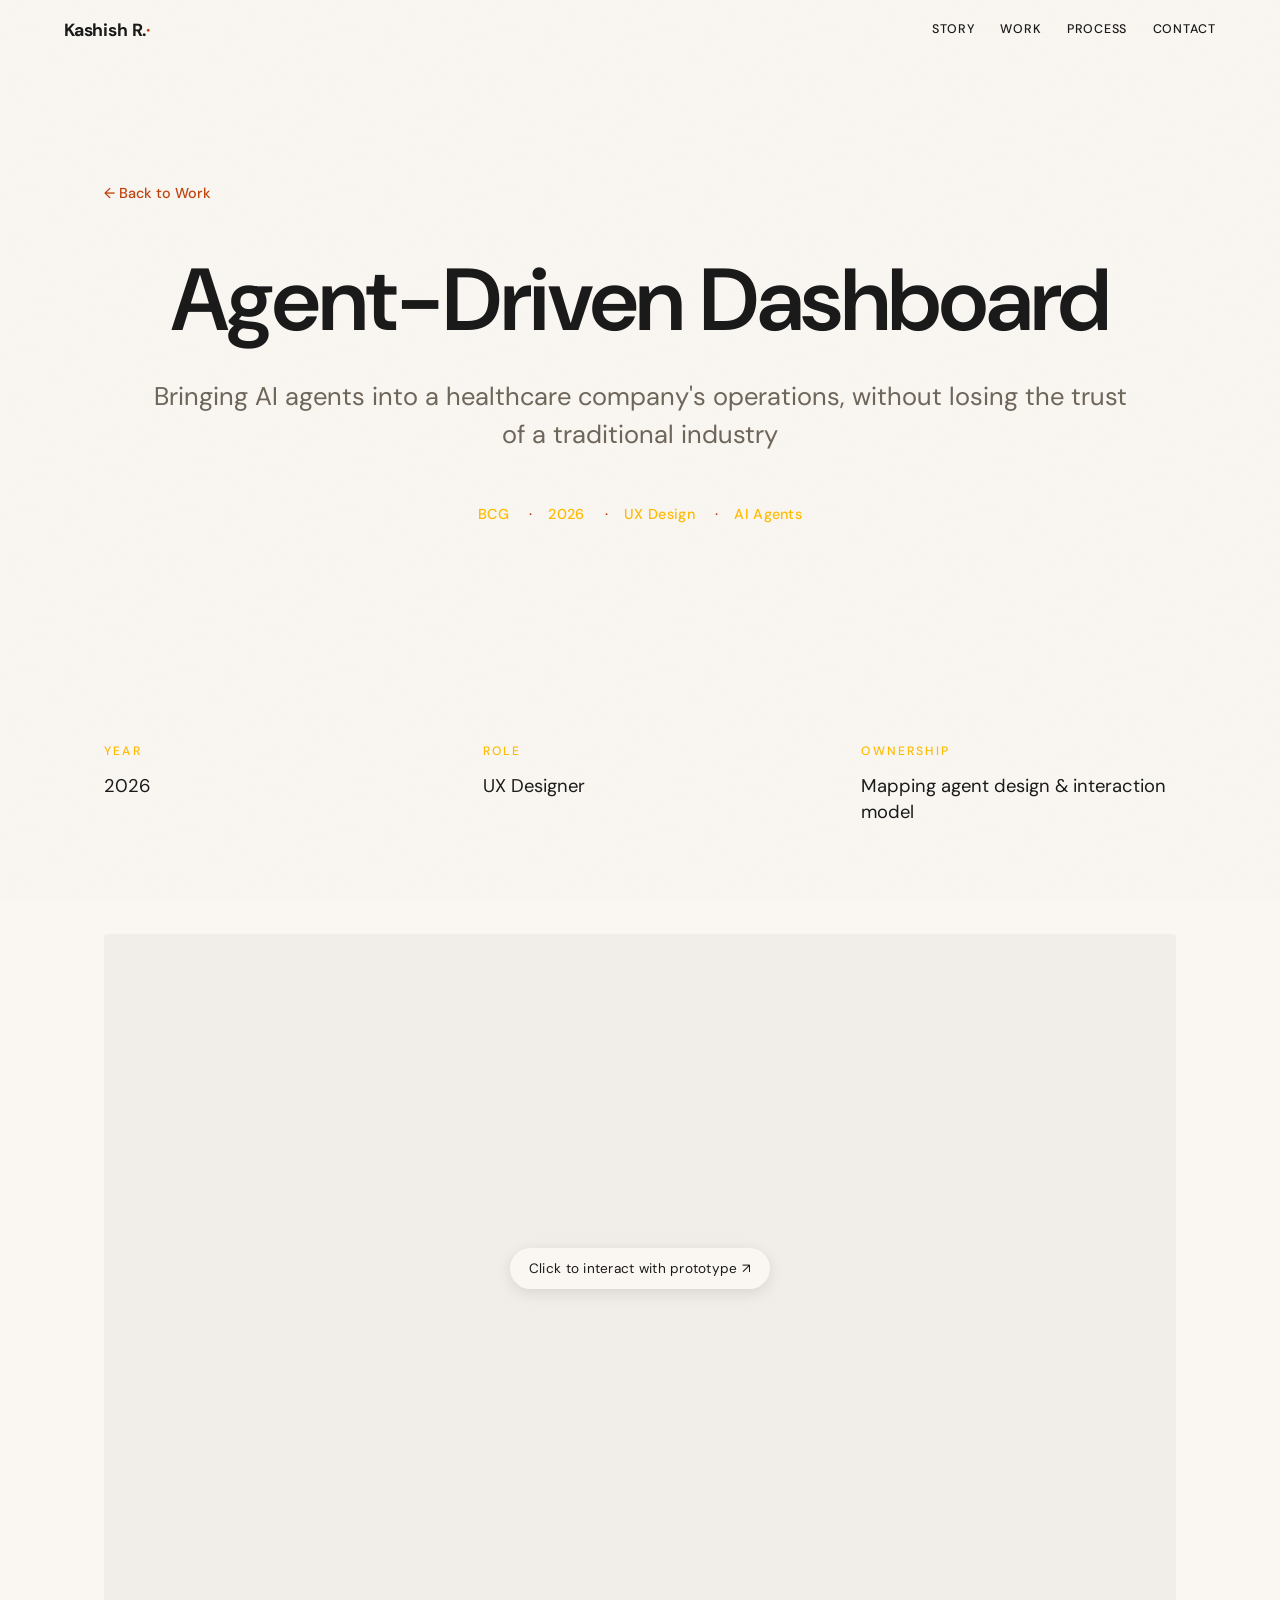
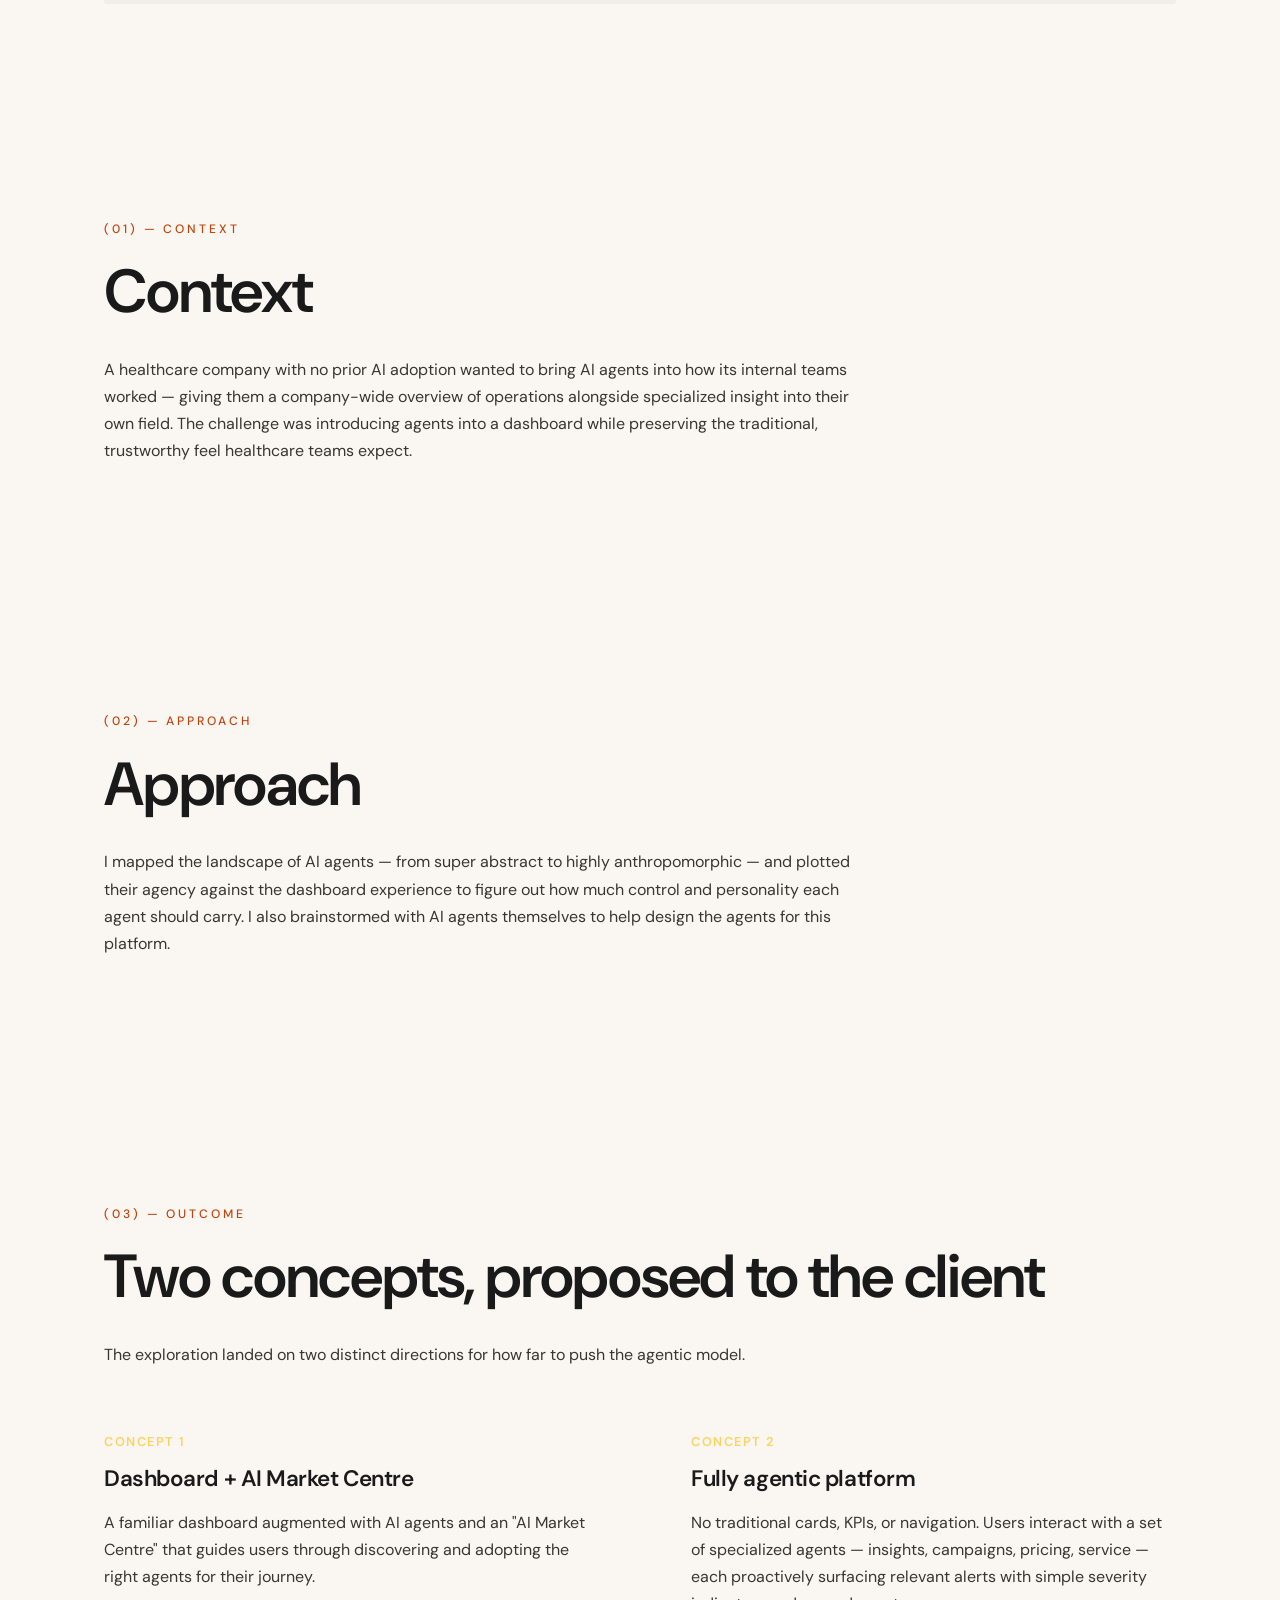
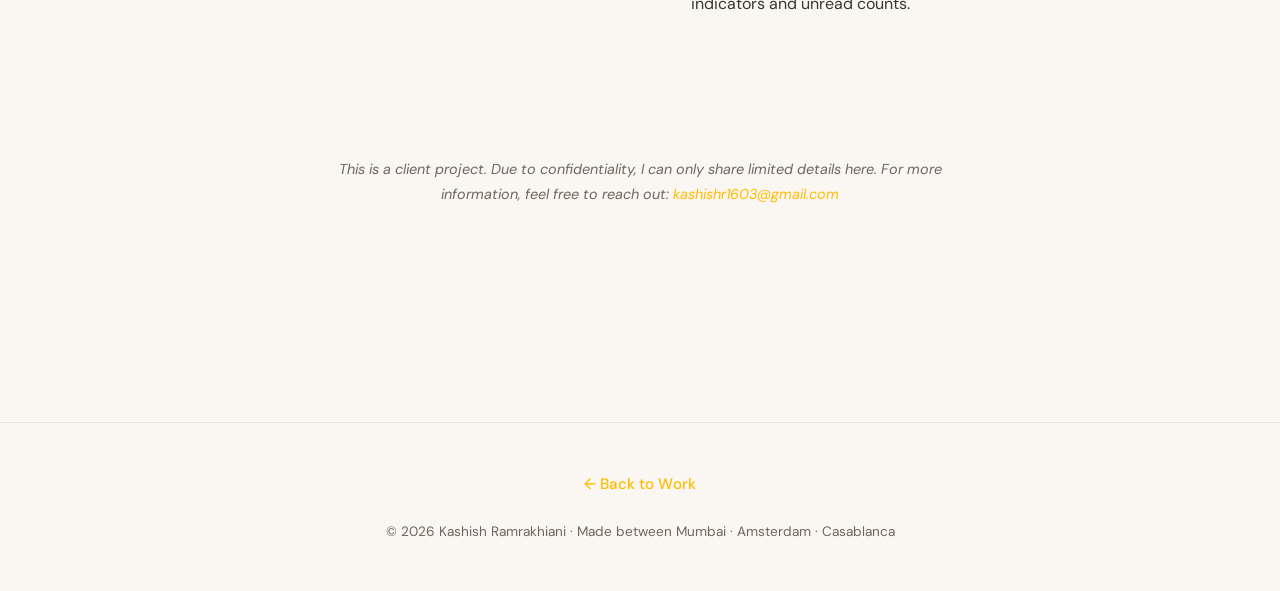
==== commit 9d3b7697: "Embed live Figma prototype, fix scroll/JS bugs, darken finance-ecosystem accent - Replace the static" ====
--- a/dashboard.html
+++ b/dashboard.html
@@ -59,10 +59,13 @@
       </div>
     </section>
 
-    <!-- Full-width project image -->
+    <!-- Live interactive prototype -->
     <section class="section" style="padding-top: 0;">
       <div class="container">
-        <img class="project-image" src="img-dashboard.png" alt="Agent-Driven Dashboard — dark analytics dashboard screens with AI agent cards, charts and KPIs" loading="lazy" />
+        <div class="project-embed">
+          <iframe src="https://www.figma.com/embed?embed_host=share&url=https%3A%2F%2Fwww.figma.com%2Fmake%2FEzCO5jfsglcVXExqsIjqfa%2FOverview-Screen-Redesign%3Ft%3DUYMmQ6BM9Py7AAoE-1" allowfullscreen title="Agent-Driven Dashboard — interactive prototype"></iframe>
+          <div class="project-embed__overlay" data-embed-overlay><span>Click to interact with prototype ↗</span></div>
+        </div>
       </div>
     </section>
 
--- a/styles.css
+++ b/styles.css
@@ -953,7 +953,7 @@
 body.project-page.proj-inner-beauty     { --page-accent: #C1440E; }  /* terracotta */
 body.project-page.proj-mr-byte          { --page-accent: #0C3068; }  /* blue   */
 body.project-page.proj-data-dashboard   { --page-accent: #FFBC00; }  /* yellow */
-body.project-page.proj-finance-ecosystem{ --page-accent: #FFBC00; }  /* yellow */
+body.project-page.proj-finance-ecosystem{ --page-accent: #B8860B; }  /* yellow, darkened for contrast */
 body.project-page.proj-retirement-investing { --page-accent: #C1440E; }  /* terracotta */
 
 .project-page .section__index {
@@ -1302,6 +1302,50 @@
   height: auto;
   border-radius: 3px;
   margin: 0 auto;
+}
+
+/* Live embedded prototype (e.g. Figma Make) */
+.project-embed {
+  position: relative;
+  width: 100%;
+  aspect-ratio: 16 / 10;
+  border-radius: 3px;
+  overflow: hidden;
+}
+
+.project-embed iframe {
+  position: absolute;
+  inset: 0;
+  width: 100%;
+  height: 100%;
+  border: none;
+}
+
+.project-embed__overlay {
+  position: absolute;
+  inset: 0;
+  z-index: 2;
+  display: flex;
+  align-items: center;
+  justify-content: center;
+  background: rgba(26, 26, 26, 0.04);
+  cursor: pointer;
+  transition: opacity 0.25s ease;
+}
+
+.project-embed__overlay span {
+  background: var(--bg);
+  padding: 0.6rem 1.2rem;
+  border-radius: 999px;
+  font-size: 0.85rem;
+  letter-spacing: 0.02em;
+  color: var(--ink);
+  box-shadow: 0 4px 16px rgba(0, 0, 0, 0.1);
+}
+
+.project-embed__overlay.is-hidden {
+  opacity: 0;
+  pointer-events: none;
 }
 
 /* Confidentiality / NDA note */
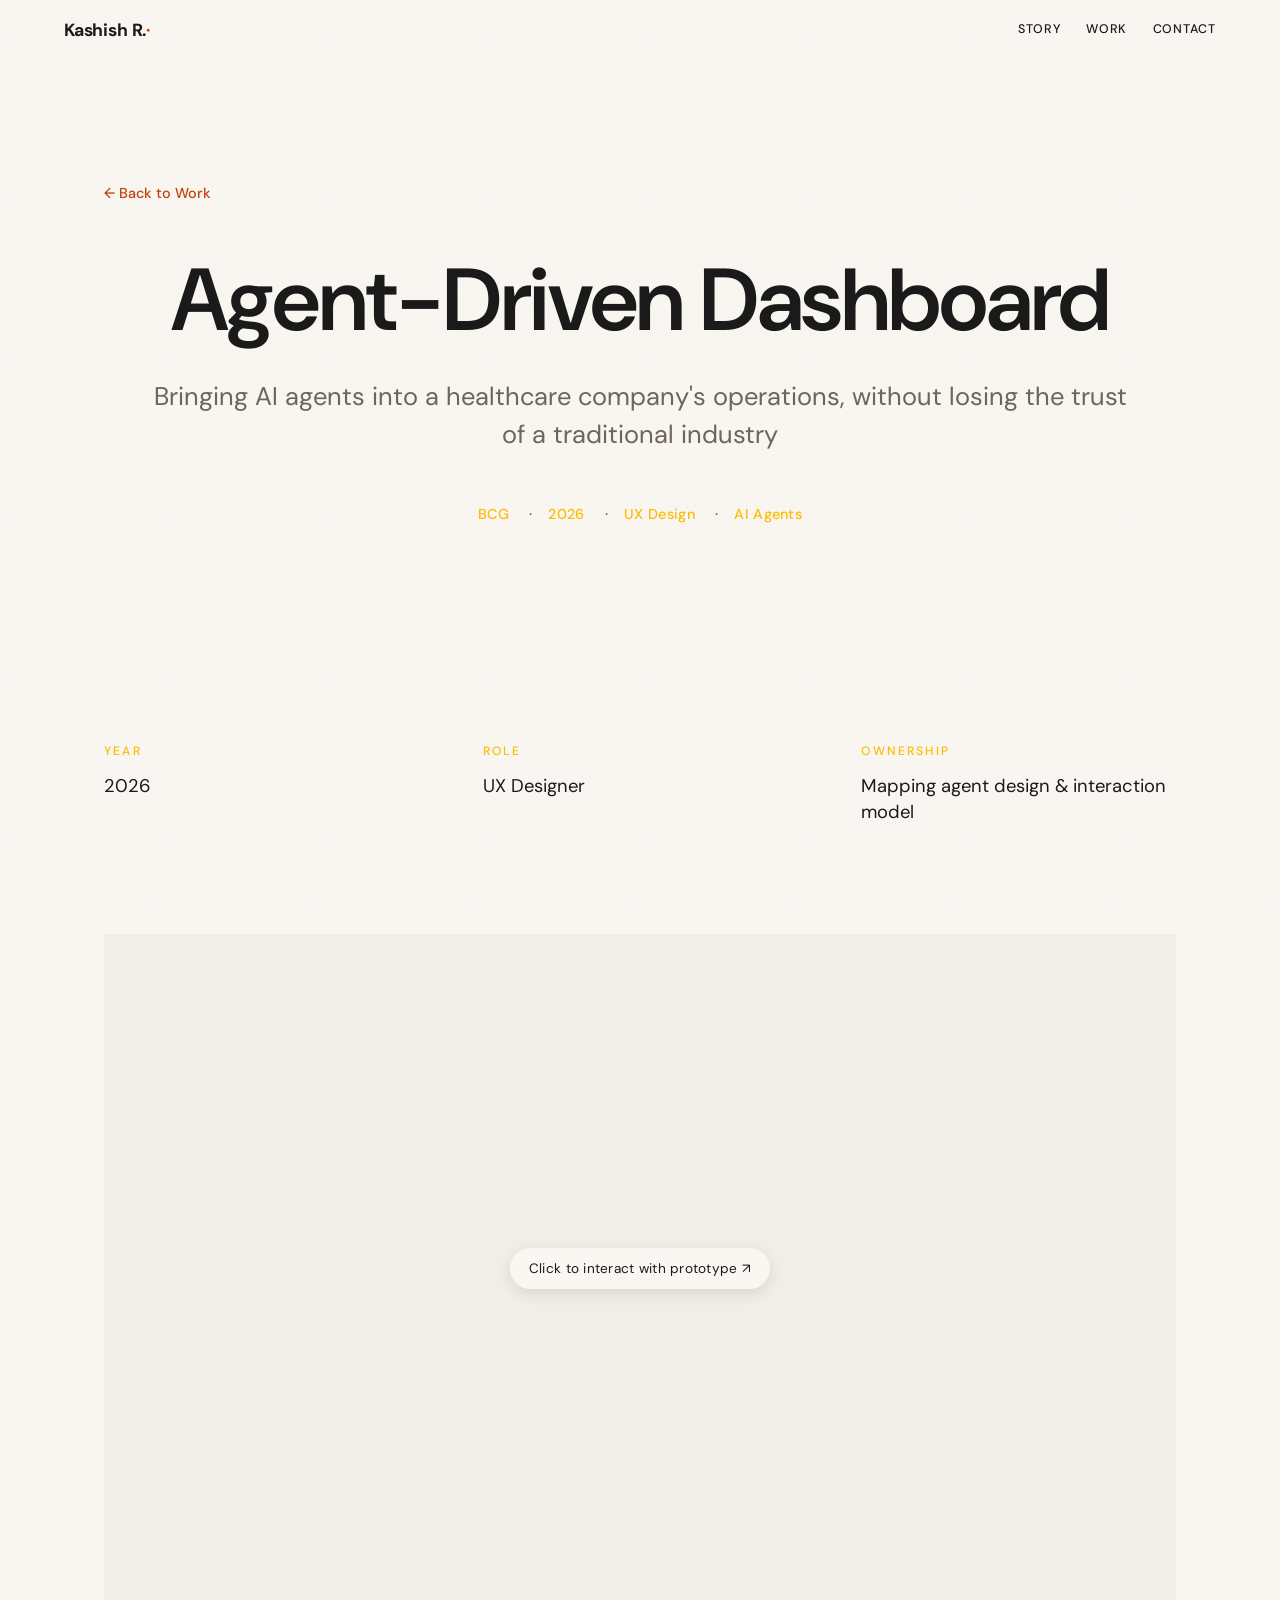
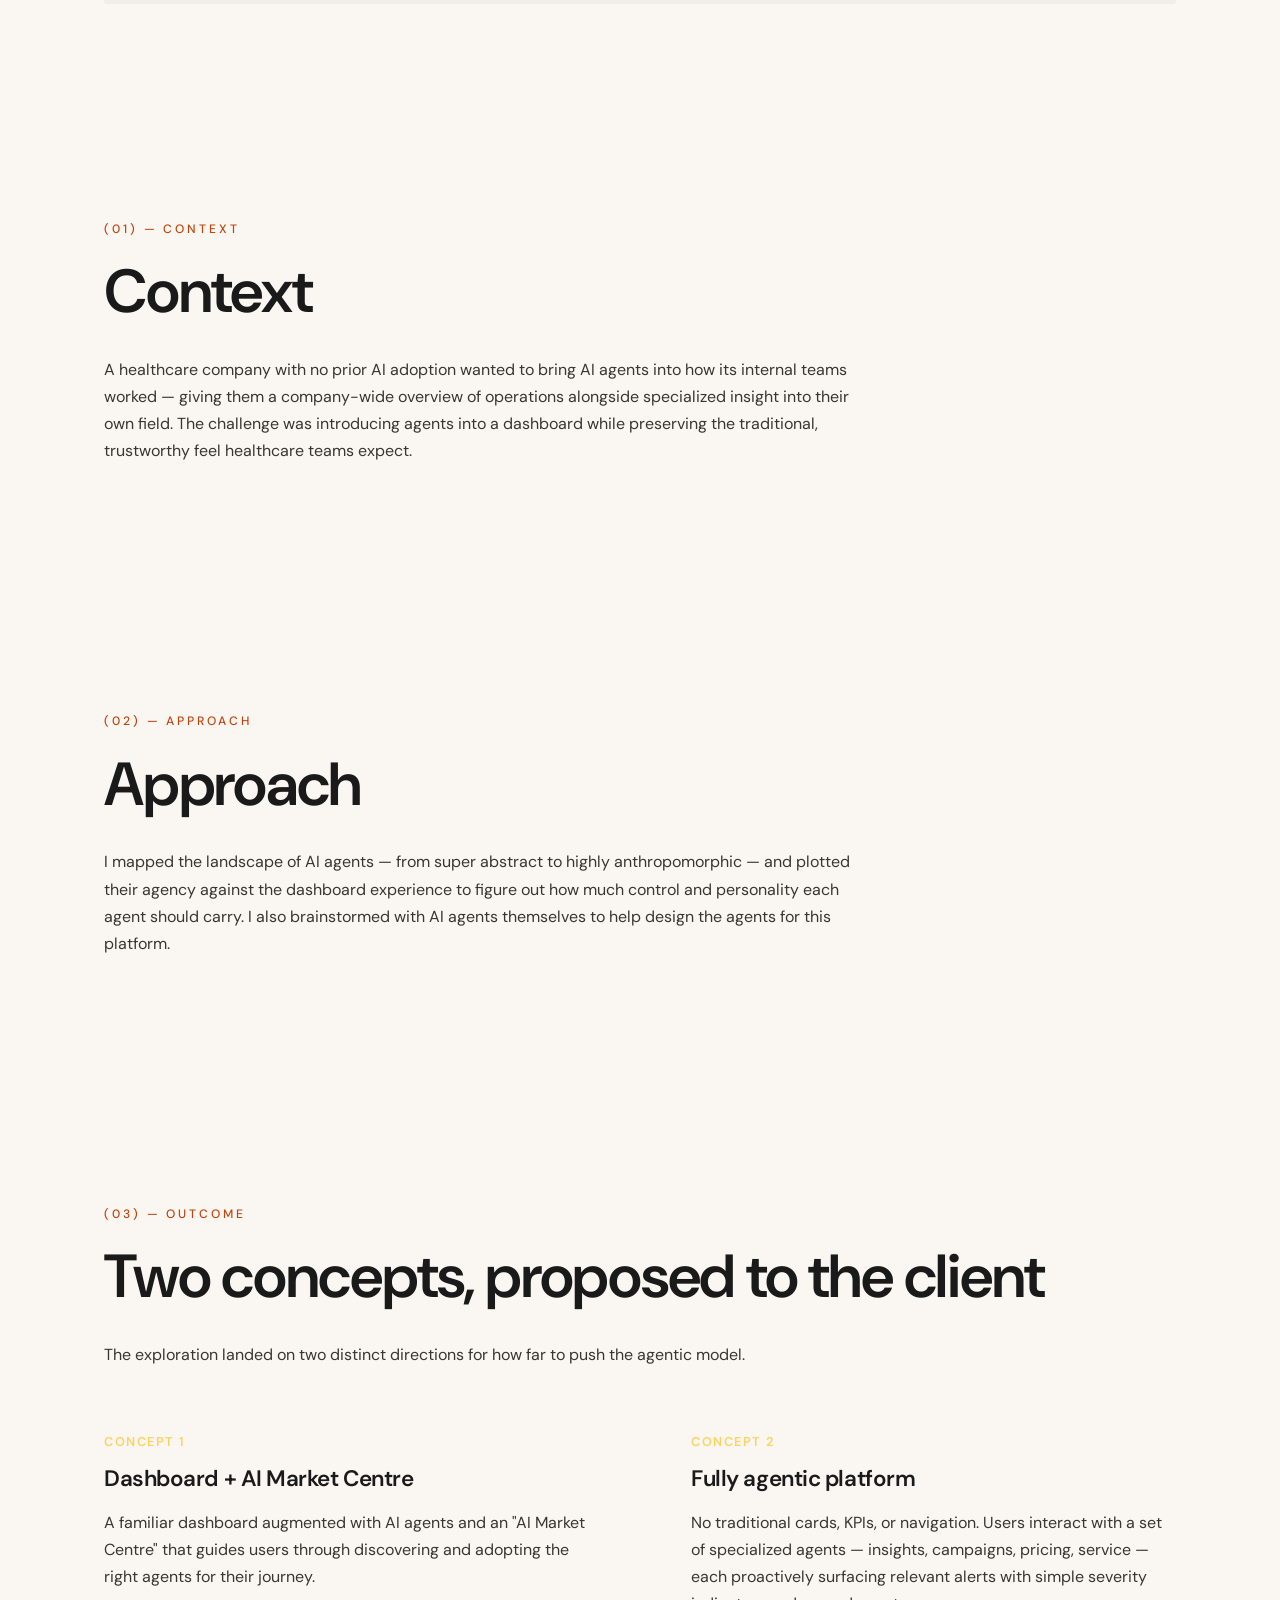
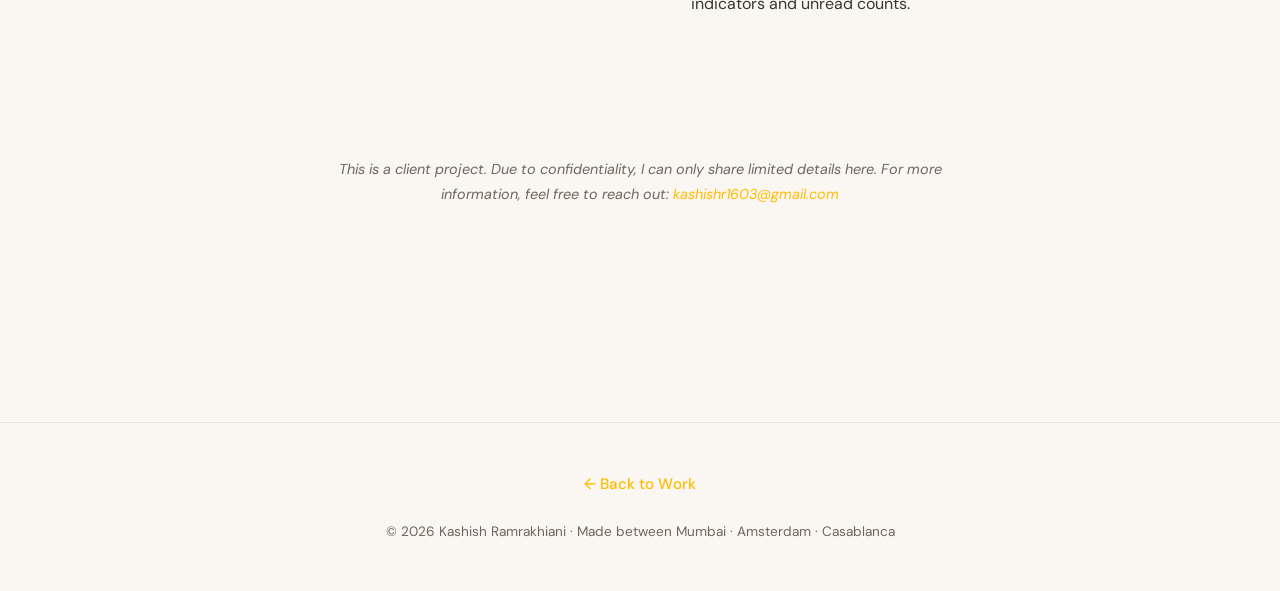
==== commit a2ee2a5e: "Redesign work section into a framed grid and drop the Process section Replaces the scrolling pinboar" ====
--- a/dashboard.html
+++ b/dashboard.html
@@ -18,7 +18,6 @@
     <nav class="topnav__links">
       <a href="index.html#about">Story</a>
       <a href="index.html#work">Work</a>
-      <a href="index.html#process">Process</a>
       <a href="index.html#contact">Contact</a>
     </nav>
   </header>
--- a/styles.css
+++ b/styles.css
@@ -102,8 +102,7 @@
 /* Cycling nav link colors on hover */
 .topnav__links a:nth-child(1):hover::after { background: var(--deep-blue); }
 .topnav__links a:nth-child(2):hover::after { background: var(--sage-green); }
-.topnav__links a:nth-child(3):hover::after { background: var(--gold); }
-.topnav__links a:nth-child(4):hover::after { background: var(--terracotta); }
+.topnav__links a:nth-child(3):hover::after { background: var(--terracotta); }
 
 /* ====================================================================
    HERO — Clean organic topographic design
@@ -356,7 +355,125 @@
 .section__index { font-size: 0.76rem; font-weight: 500; letter-spacing: 0.24em; text-transform: uppercase; color: var(--accent); margin-bottom: 1.3rem; }
 .section__title { font-weight: 600; font-size: clamp(2rem, 5.5vw, 3.8rem); color: var(--ink); }
 
-
+/* Story — minimal typographic timeline, scroll-pinned in 3 steps */
+.timeline-scroll {
+  position: relative;
+  height: 240vh;
+}
+
+.timeline-sticky {
+  position: sticky;
+  top: 0;
+  min-height: 100vh;
+  display: flex;
+  align-items: center;
+}
+
+.timeline {
+  position: relative;
+  display: grid;
+  grid-template-columns: repeat(3, 1fr);
+  gap: clamp(2.5rem, 6vw, 5rem);
+  margin: clamp(3rem, 6vw, 5rem) 0 3rem;
+  width: 100%;
+}
+
+.timeline__line {
+  position: absolute;
+  top: 0;
+  left: 0;
+  width: 100%;
+  height: 1px;
+  background: rgba(26, 26, 26, 0.14);
+}
+
+.timeline__line-fill {
+  position: absolute;
+  top: 0;
+  left: 0;
+  height: 1px;
+  width: 0%;
+  background: var(--accent);
+  transition: width 0.6s var(--ease);
+}
+
+.timeline__dot {
+  position: absolute;
+  top: 0;
+  left: 0%;
+  width: 9px;
+  height: 9px;
+  border-radius: 50%;
+  background: var(--accent);
+  transform: translate(-50%, -50%);
+  transition: left 0.6s var(--ease);
+}
+
+@media (prefers-reduced-motion: reduce) {
+  .timeline__line-fill,
+  .timeline__dot,
+  .timeline__item { transition: none; }
+}
+
+.timeline__item {
+  padding-top: 1.75rem;
+  opacity: 0.35;
+  transition: opacity 0.6s var(--ease);
+}
+.timeline__item.is-active { opacity: 1; }
+
+.timeline__years {
+  display: block;
+  font-size: 0.8rem;
+  font-weight: 500;
+  letter-spacing: 0.12em;
+  text-transform: uppercase;
+  color: var(--accent);
+  margin-bottom: 1.1rem;
+}
+
+.timeline__place {
+  font-size: clamp(1.7rem, 3.2vw, 2.4rem);
+  font-weight: 600;
+  letter-spacing: -0.01em;
+  color: var(--ink);
+  margin-bottom: 0.9rem;
+}
+
+.timeline__detail {
+  font-size: 1rem;
+  line-height: 1.6;
+  color: var(--muted);
+  margin-bottom: 1.25rem;
+}
+
+.timeline__tag {
+  display: inline-block;
+  font-size: 0.78rem;
+  font-weight: 500;
+  letter-spacing: 0.03em;
+  color: var(--ink);
+  background: var(--card);
+  padding: 0.35rem 0.75rem;
+  border-radius: 999px;
+}
+
+.timeline__cv {
+  display: inline-block;
+  color: var(--accent);
+  text-decoration: none;
+  font-size: 0.95rem;
+  transition: opacity 0.3s var(--ease);
+}
+.timeline__cv:hover { opacity: 0.7; }
+
+@media (max-width: 768px) {
+  .timeline-scroll { height: auto; }
+  .timeline-sticky { position: static; min-height: auto; display: block; }
+  .timeline { grid-template-columns: 1fr; gap: 2.5rem; }
+  .timeline__line { display: none; }
+  .timeline__item { opacity: 1; border-top: 1px solid rgba(26, 26, 26, 0.14); }
+}
 
 
 
@@ -618,69 +735,62 @@
 }
 
 /* ====================================================================
-   Work — pinboard collage
+   Work — raw parallax gallery
    ==================================================================== */
-.work__sub { color: var(--muted); margin-top: 0.7rem; max-width: 44ch; }
-
-/* Curated polaroid wall — uniform cards, evenly spaced, gently rotated. */
-.pinboard {
+.work__sub { color: var(--muted); margin-top: 0.7rem; white-space: nowrap; }
+
+/* All six pieces framed together in one grid — no card chrome, the
+   project name surfaces on hover/focus instead. */
+.work-gallery {
   margin-top: 3rem;
-  max-width: 760px; margin-inline: auto;   /* keeps a curated 3 + 2 arrangement */
-  display: flex; flex-wrap: wrap;
-  justify-content: center; align-items: flex-start;
-  gap: 2.4rem 2rem;
-}
-.pin {
-  position: relative; z-index: 1; width: 220px; margin: 0;
-  background: #fff; padding: 10px 10px 6px; border-radius: 2px;
-  box-shadow: 0 10px 22px rgba(26, 26, 26, 0.18);
-  transform: rotate(var(--r, 0deg));
-  transition: transform 0.45s var(--ease), box-shadow 0.45s var(--ease), opacity 0.6s var(--ease);
-  cursor: pointer; outline: none;
-}
-/* Fixed image frame so every card is exactly the same height regardless of
-   the source image's aspect ratio. */
-.pin img, .pin__ph {
-  display: block; width: 100%; height: 160px;
-  object-fit: cover; border-radius: 1px; background: var(--card);
-}
-.pin figcaption { font-weight: 500; font-size: 0.82rem; color: var(--ink); text-align: center; padding: 0.45rem 0 0.15rem; }
-.pin figcaption b { font-weight: 700; }
-.pin::before { /* washi tape */
-  content: ""; position: absolute; top: -11px; left: 50%;
-  width: 62px; height: 20px; transform: translateX(-50%) rotate(-3deg);
-  background: var(--accent-soft); border: 1px solid rgba(193,68,14,0.25);
-}
-.pin--note::before { background: rgba(26,26,26,0.08); border-color: rgba(26,26,26,0.16); }
-.pin__dot { position: absolute; bottom: 8px; right: 8px; width: 11px; height: 11px; border-radius: 50%; border: 2px solid #fff; }
-.pin__dot--india { background: var(--accent); }
-.pin__dot--europe { background: var(--ink); }
-.pin__dot--morocco { background: var(--brown); }
-/* Project-accent dots — a subtle hint of the colour world each card opens into */
-.pin__dot--terracotta { background: #C1440E; }
-.pin__dot--green      { background: #138720; }
-.pin__dot--blue       { background: #0C3068; }
-.pin__dot--gold       { background: #FFBC00; }
-.pin__dot--clay       { background: #9C6B4F; }
-.pin:hover, .pin:focus-visible, .pin.front {
-  transform: rotate(0deg) scale(1.06) translateY(-6px);
-  box-shadow: 0 26px 50px rgba(26, 26, 26, 0.3);
-  z-index: 30 !important;
-}
-
-/* staggered entrance */
-.pinboard .pin { opacity: 0; }
-.pinboard.visible .pin { opacity: 1; }
-.pinboard.visible .pin:nth-child(1) { transition-delay: 0.05s; }
-.pinboard.visible .pin:nth-child(2) { transition-delay: 0.12s; }
-.pinboard.visible .pin:nth-child(3) { transition-delay: 0.19s; }
-.pinboard.visible .pin:nth-child(4) { transition-delay: 0.26s; }
-.pinboard.visible .pin:nth-child(5) { transition-delay: 0.33s; }
-.pinboard.visible .pin:nth-child(6) { transition-delay: 0.40s; }
-.pinboard.visible .pin:nth-child(7) { transition-delay: 0.47s; }
+  display: grid;
+  grid-template-columns: repeat(3, 1fr);
+  grid-auto-flow: column;
+  gap: 1.6vw;
+}
+.work-gallery__item {
+  position: relative; display: block;
+  overflow: hidden; outline: none;
+  background: var(--card);
+}
+/* Media sits taller than its frame and drifts via JS (see script.js) —
+   the grid cell itself never moves, so all six stay in view together. */
+.work-gallery__media {
+  position: absolute; top: -15%; left: 0;
+  display: block; width: 100%; height: 130%;
+  will-change: transform;
+}
+.work-gallery__media img, .work-gallery__ph {
+  display: block; width: 100%; height: 100%;
+  object-fit: cover;
+  transition: transform 0.6s var(--ease);
+}
+.work-gallery__item:hover .work-gallery__media img,
+.work-gallery__item:focus-visible .work-gallery__media img,
+.work-gallery__item:hover .work-gallery__ph,
+.work-gallery__item:focus-visible .work-gallery__ph {
+  transform: scale(1.05);
+}
+.work-gallery__caption {
+  position: absolute; left: 0; right: 0; bottom: 0;
+  padding: 1.4rem 1.2rem 1.1rem;
+  font-size: 0.85rem; font-weight: 600; color: #fff; letter-spacing: 0.01em;
+  background: linear-gradient(to top, rgba(0, 0, 0, 0.65), rgba(0, 0, 0, 0));
+  opacity: 0; transform: translateY(8px);
+  transition: opacity 0.35s var(--ease), transform 0.35s var(--ease);
+  pointer-events: none;
+}
+.work-gallery__item:hover .work-gallery__caption,
+.work-gallery__item:focus-visible .work-gallery__caption {
+  opacity: 1; transform: translateY(0);
+}
+
+@media (min-width: 821px) {
+  .work-gallery { grid-template-rows: repeat(2, 34vh); }
+}
 
 /* Thesis link below the wall */
-.work__thesis { text-align: center; margin-top: 2.8rem; }
+.work__thesis { text-align: left; margin-top: 2.8rem; }
 .work__thesis a {
   color: var(--accent); text-decoration: none;
   font-size: 0.95rem; font-weight: 500;
@@ -755,16 +865,6 @@
 .pw-modal__back:hover { color: var(--accent); }
 
 /* ====================================================================
-   Process
-   ==================================================================== */
-.steps { margin-top: 3rem; display: grid; grid-template-columns: repeat(4, 1fr); border-top: 1px solid var(--line); }
-.step { padding: 2.2rem 1.6rem 2.2rem 0; border-right: 1px solid var(--line); }
-.step:last-child { border-right: none; }
-.step__no { font-weight: 700; font-size: 1rem; color: var(--accent); }
-.step h3 { font-weight: 600; font-size: 1.5rem; margin: 1.2rem 0 0.7rem; color: var(--ink); }
-.step p { color: var(--muted); font-size: 0.92rem; }
-
-/* ====================================================================
    Contact
    ==================================================================== */
 .contact { padding-bottom: 0; }
@@ -884,19 +984,15 @@
   .stamp__tag { font-size: 0.5rem; }
 }
 @media (max-width: 820px) {
-  .topnav__links a:nth-child(3) { display: none; }
-  .steps { grid-template-columns: 1fr 1fr; }
-  .step { border-right: none; border-bottom: 1px solid var(--line); padding-right: 1rem; }
-  .step:nth-child(odd) { border-right: 1px solid var(--line); }
+  .work__sub { white-space: normal; }
   .contact__form { grid-template-columns: 1fr; }
-  .pinboard { gap: 1.8rem 1.4rem; }
-}
-@media (max-width: 520px) {
-  .steps { grid-template-columns: 1fr; }
-  .step { border-right: none !important; }
-  .pin:nth-child(even) { margin-top: 0; }
-}
-
+  .work-gallery { grid-template-columns: 1fr; grid-auto-flow: row; gap: 1.2rem; }
+  .work-gallery__item { height: 60vw; max-height: 340px; }
+  .work-gallery__caption {
+    opacity: 1; transform: none; pointer-events: auto;
+    background: linear-gradient(to top, rgba(0, 0, 0, 0.55), rgba(0, 0, 0, 0));
+  }
+}
 /* ====================================================================
    Reduced motion
    ==================================================================== */
@@ -904,8 +1000,9 @@
   html { scroll-behavior: auto; }
   .stage { height: 100vh; }
   .orb, .portal__hint__arrow { animation: none; }
-  .reveal, .pinboard .pin { opacity: 1 !important; transform: none; transition: none; }
-  .pin { transform: rotate(var(--r)); }
+  .reveal { opacity: 1 !important; transform: none; transition: none; }
+  .work-gallery__media { transform: none !important; }
+  .work-gallery__media img, .work-gallery__ph, .work-gallery__caption { transition: none; }
 }
 
 /* ====================================================================
@@ -955,6 +1052,7 @@
 body.project-page.proj-data-dashboard   { --page-accent: #FFBC00; }  /* yellow */
 body.project-page.proj-finance-ecosystem{ --page-accent: #B8860B; }  /* yellow, darkened for contrast */
 body.project-page.proj-retirement-investing { --page-accent: #C1440E; }  /* terracotta */
+body.project-page.proj-senseglove        { --page-accent: #6B3FA0; }  /* purple */
 
 .project-page .section__index {
   color: var(--page-accent);
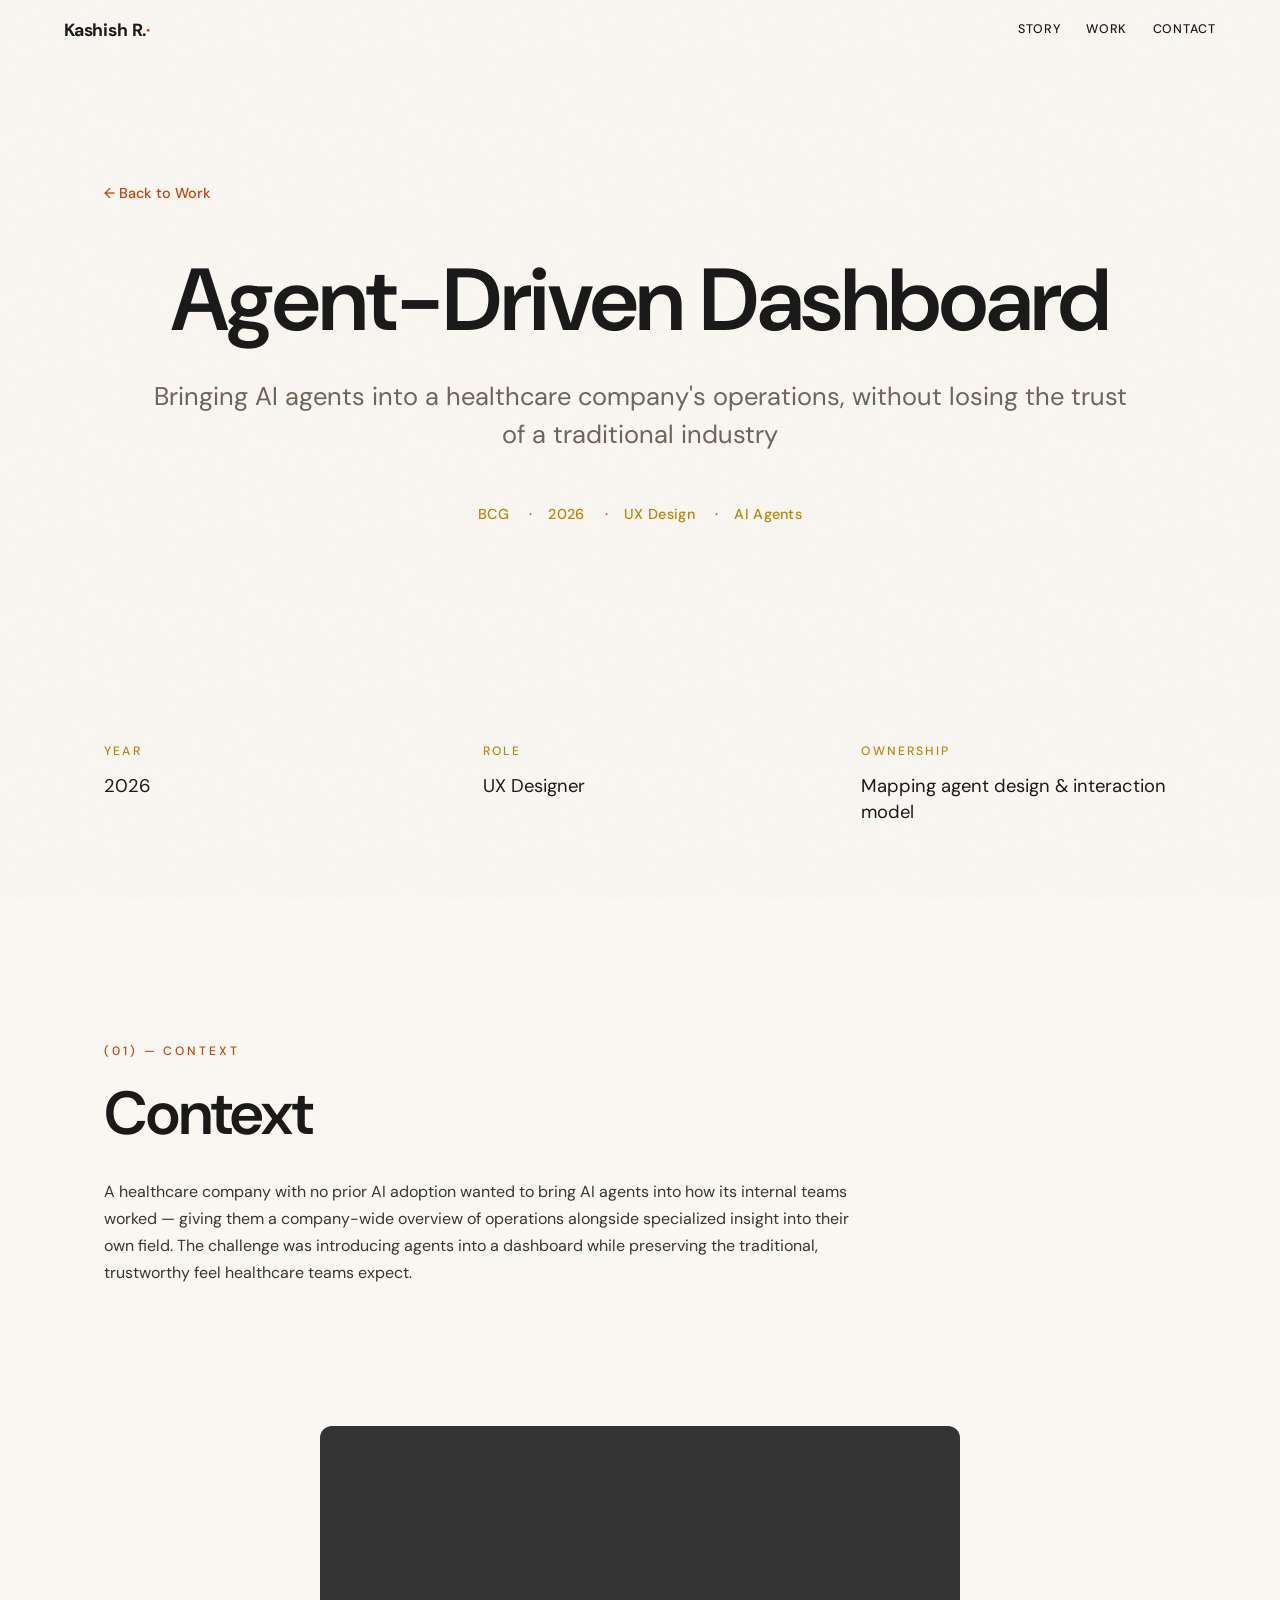
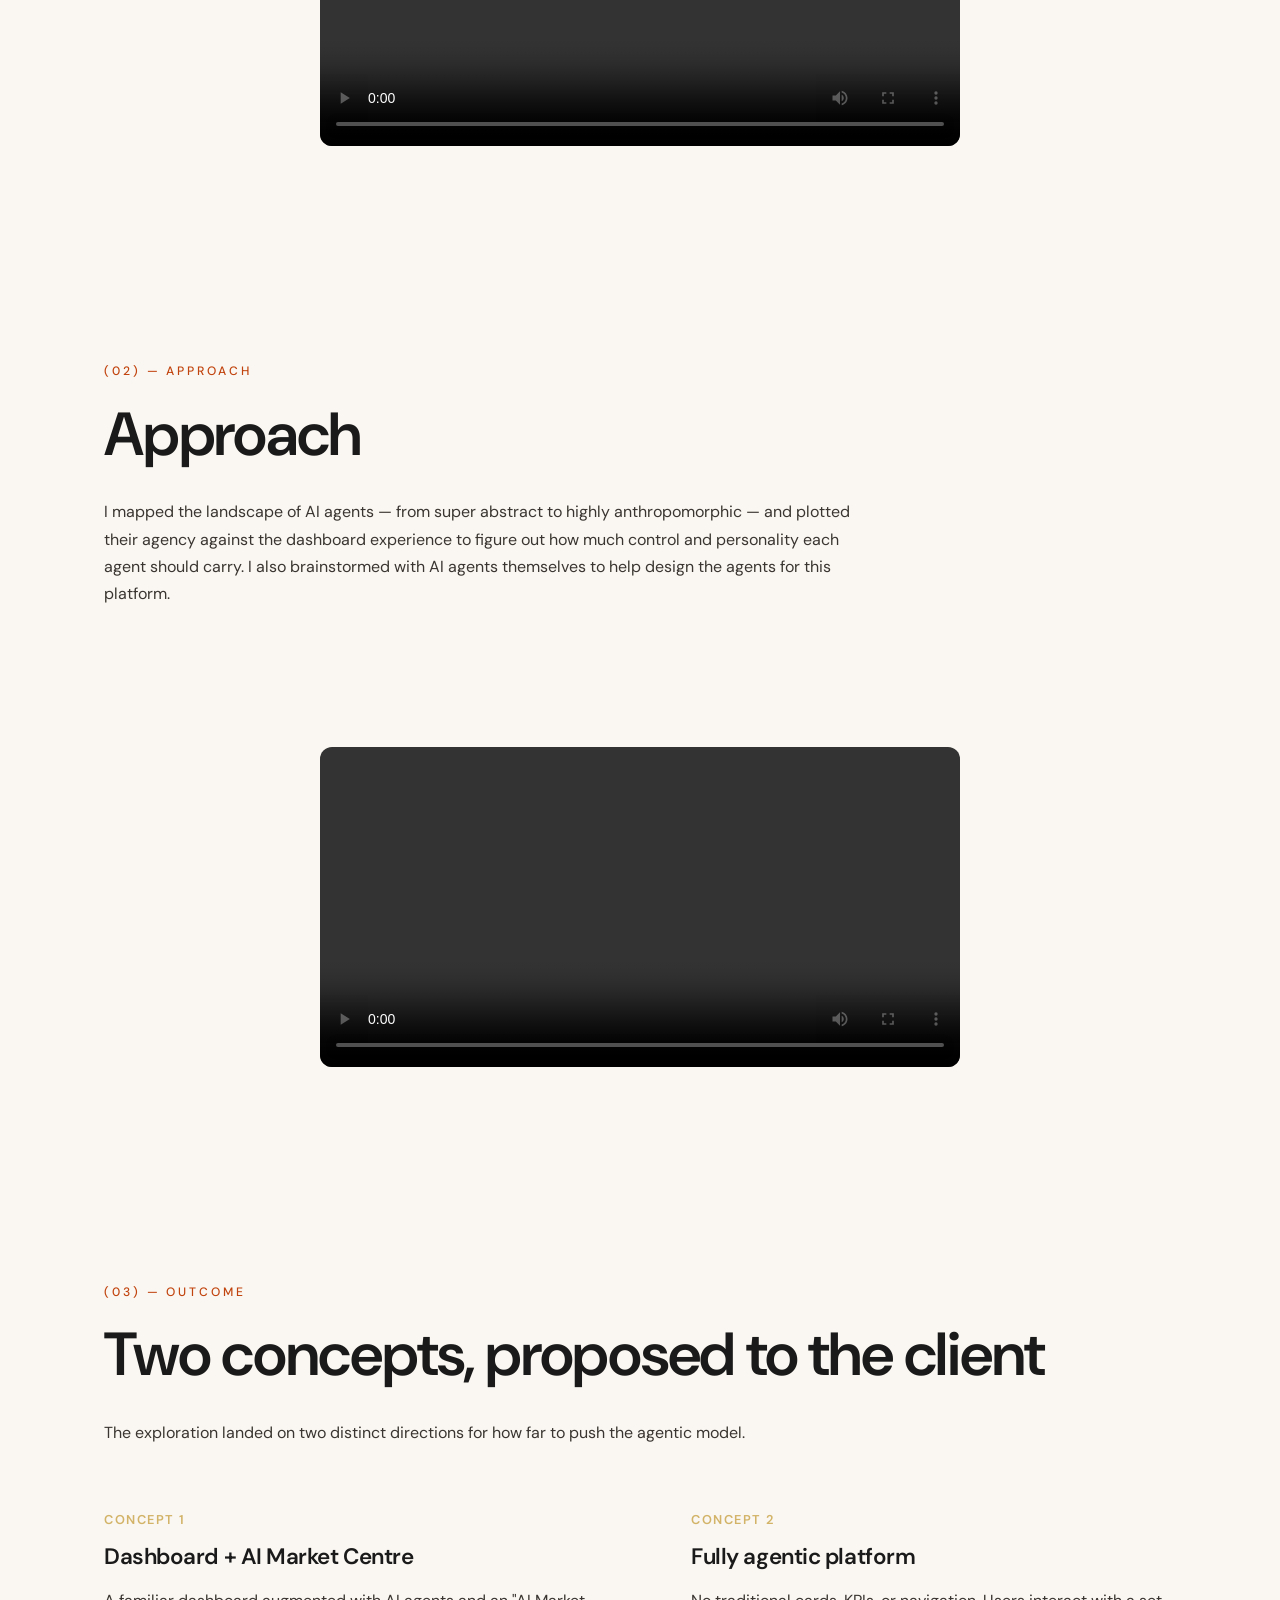
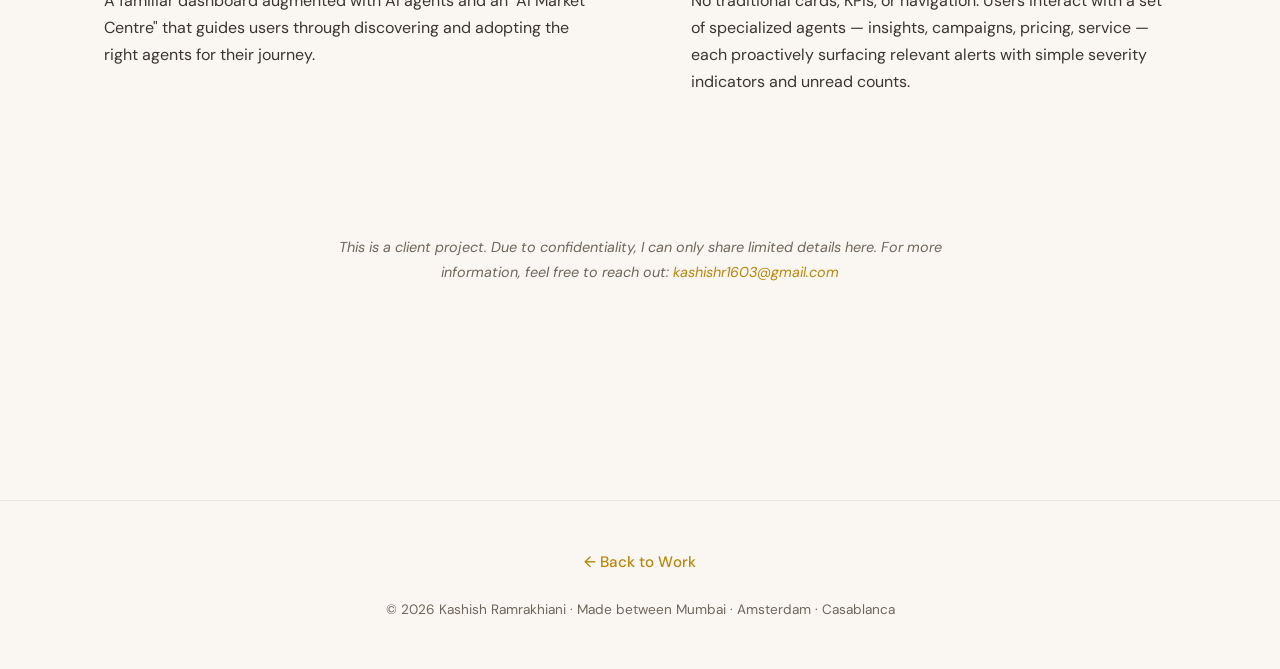
==== commit 9aa462a3: "Add real work-gallery images, fix dashboard videos and accent color - Wire in real images for Senseg" ====
--- a/dashboard.html
+++ b/dashboard.html
@@ -58,16 +58,6 @@
       </div>
     </section>
 
-    <!-- Live interactive prototype -->
-    <section class="section" style="padding-top: 0;">
-      <div class="container">
-        <div class="project-embed">
-          <iframe src="https://www.figma.com/embed?embed_host=share&url=https%3A%2F%2Fwww.figma.com%2Fmake%2FEzCO5jfsglcVXExqsIjqfa%2FOverview-Screen-Redesign%3Ft%3DUYMmQ6BM9Py7AAoE-1" allowfullscreen title="Agent-Driven Dashboard — interactive prototype"></iframe>
-          <div class="project-embed__overlay" data-embed-overlay><span>Click to interact with prototype ↗</span></div>
-        </div>
-      </div>
-    </section>
-
     <!-- Section 2 — Context -->
     <section class="section">
       <div class="container">
@@ -77,12 +67,26 @@
       </div>
     </section>
 
+    <!-- Product video -->
+    <section class="section" style="padding-top: 0;">
+      <div class="container">
+        <video src="AgenticPlatfrom-video1.mov" controls playsinline style="width: 100%; max-width: 640px; border-radius: 12px; display: block; margin: 0 auto;"></video>
+      </div>
+    </section>
+
     <!-- Section 3 — Approach -->
     <section class="section">
       <div class="container">
         <p class="section__index">(02) — Approach</p>
         <h2 class="section__title">Approach</h2>
         <p class="content-text">I mapped the landscape of AI agents — from super abstract to highly anthropomorphic — and plotted their agency against the dashboard experience to figure out how much control and personality each agent should carry. I also brainstormed with AI agents themselves to help design the agents for this platform.</p>
+      </div>
+    </section>
+
+    <!-- Product video -->
+    <section class="section" style="padding-top: 0;">
+      <div class="container">
+        <video src="AgenticPlatfrom-video2.mov" controls playsinline style="width: 100%; max-width: 640px; border-radius: 12px; display: block; margin: 0 auto;"></video>
       </div>
     </section>
 
--- a/styles.css
+++ b/styles.css
@@ -771,6 +771,10 @@
 .work-gallery__item:focus-visible .work-gallery__ph {
   transform: scale(1.05);
 }
+.work-gallery__media--contain img {
+  object-fit: contain;
+  background: var(--card);
+}
 .work-gallery__caption {
   position: absolute; left: 0; right: 0; bottom: 0;
   padding: 1.4rem 1.2rem 1.1rem;
@@ -1049,7 +1053,7 @@
 body.project-page.proj-parking-pal      { --page-accent: #138720; }  /* green  */
 body.project-page.proj-inner-beauty     { --page-accent: #C1440E; }  /* terracotta */
 body.project-page.proj-mr-byte          { --page-accent: #0C3068; }  /* blue   */
-body.project-page.proj-data-dashboard   { --page-accent: #FFBC00; }  /* yellow */
+body.project-page.proj-data-dashboard   { --page-accent: #B8860B; }  /* yellow, darkened for contrast */
 body.project-page.proj-finance-ecosystem{ --page-accent: #B8860B; }  /* yellow, darkened for contrast */
 body.project-page.proj-retirement-investing { --page-accent: #C1440E; }  /* terracotta */
 body.project-page.proj-senseglove        { --page-accent: #6B3FA0; }  /* purple */
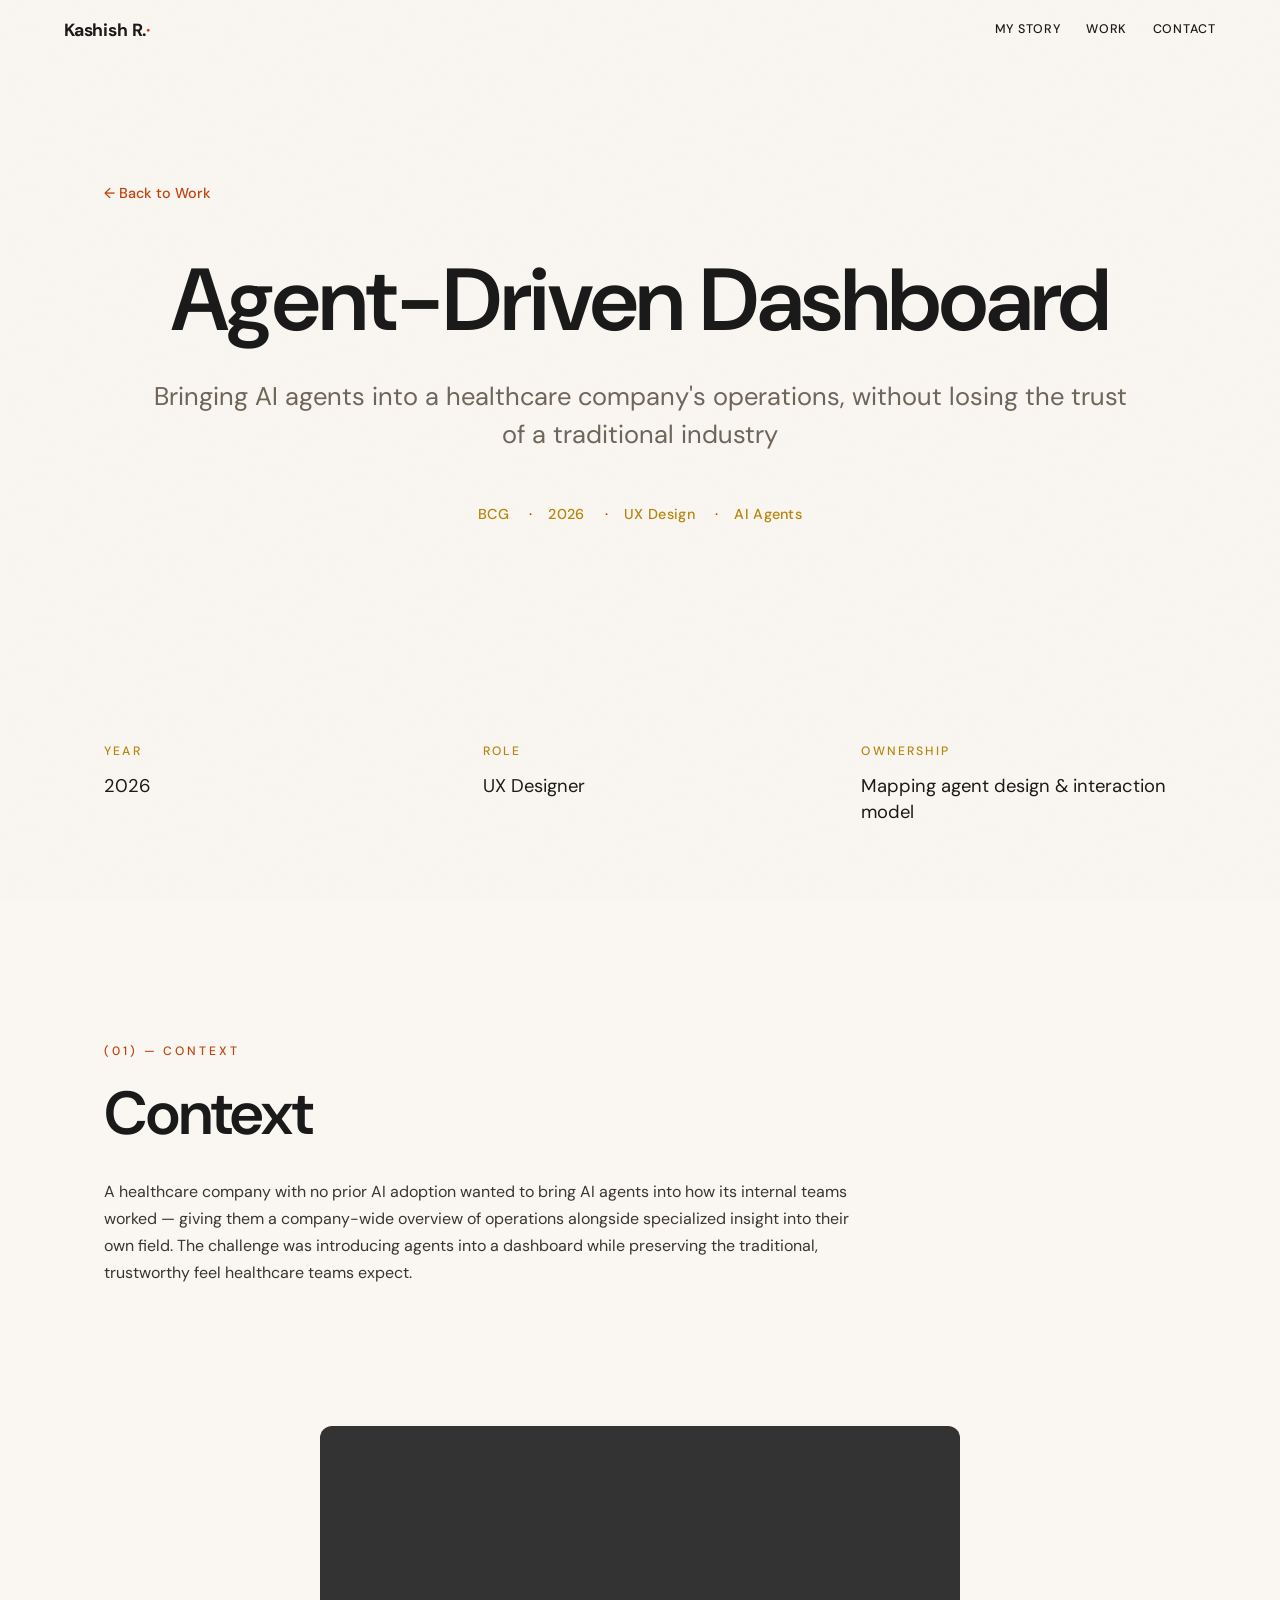
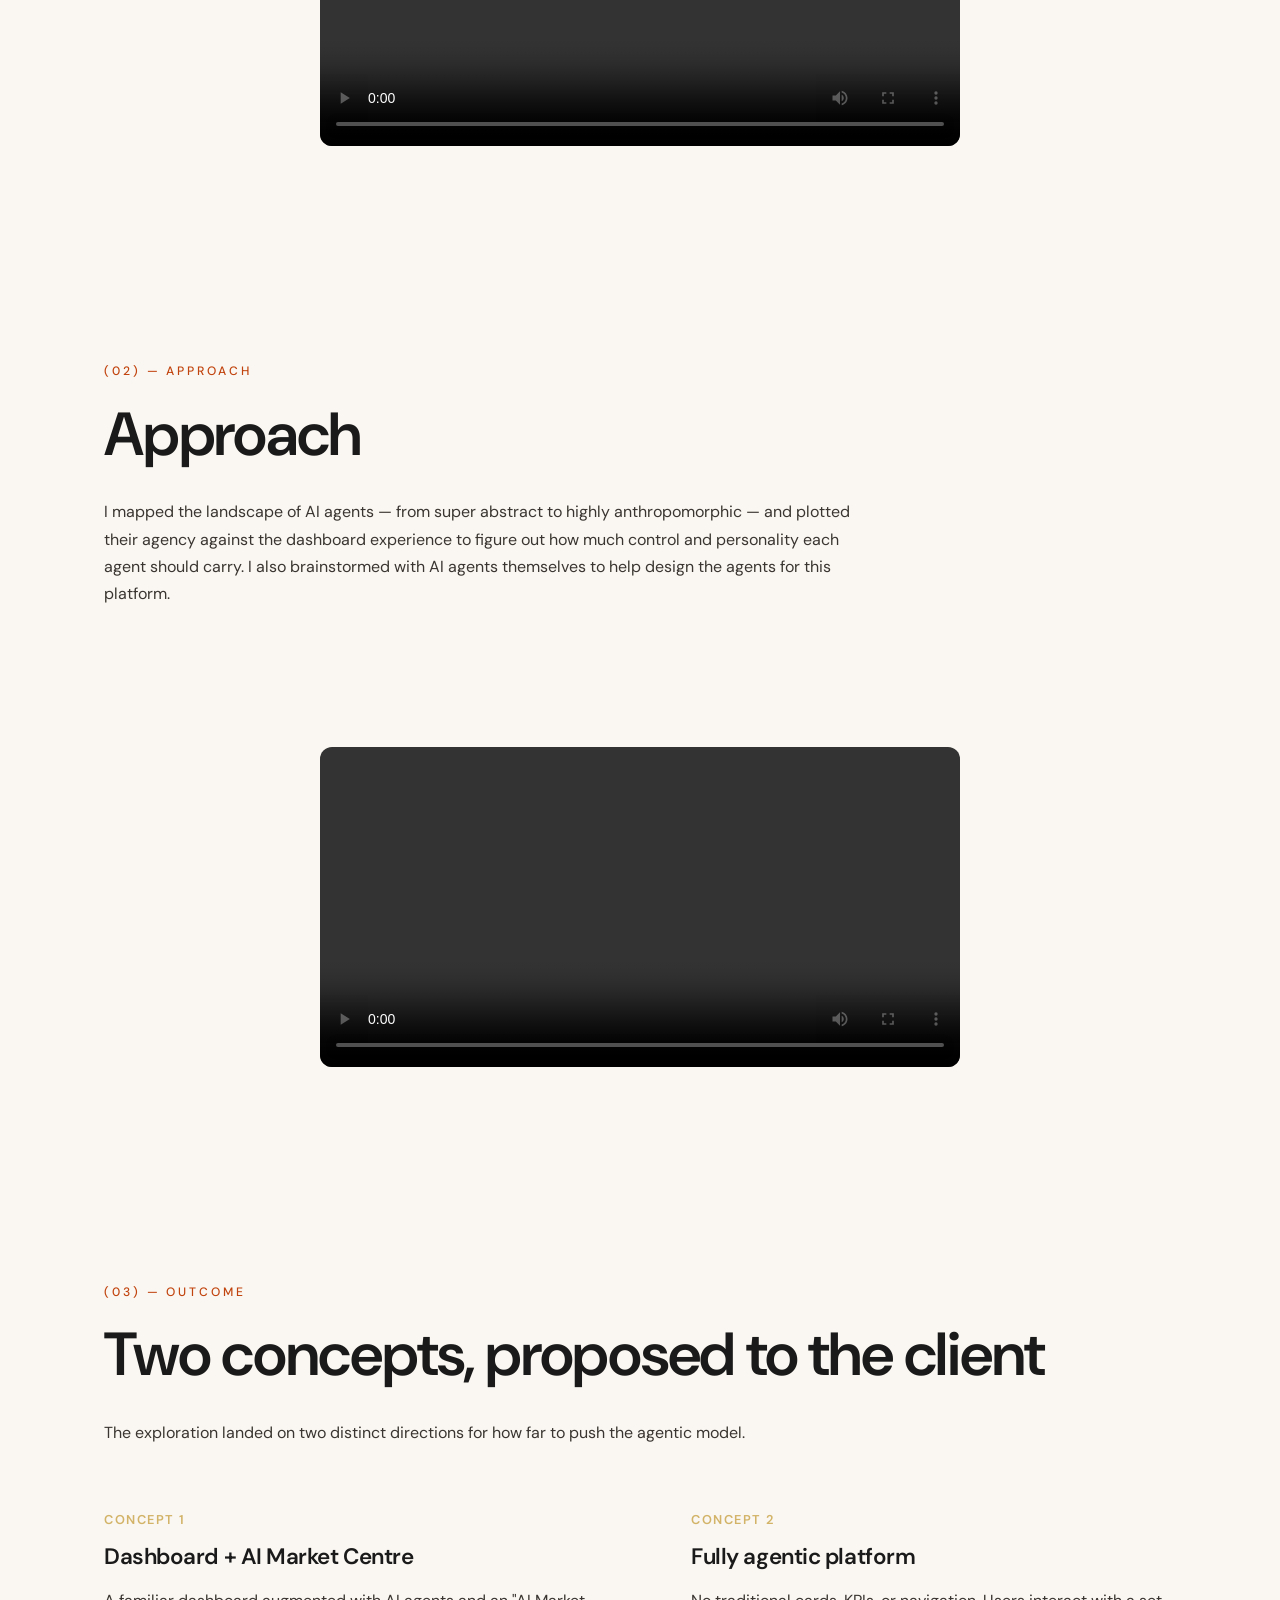
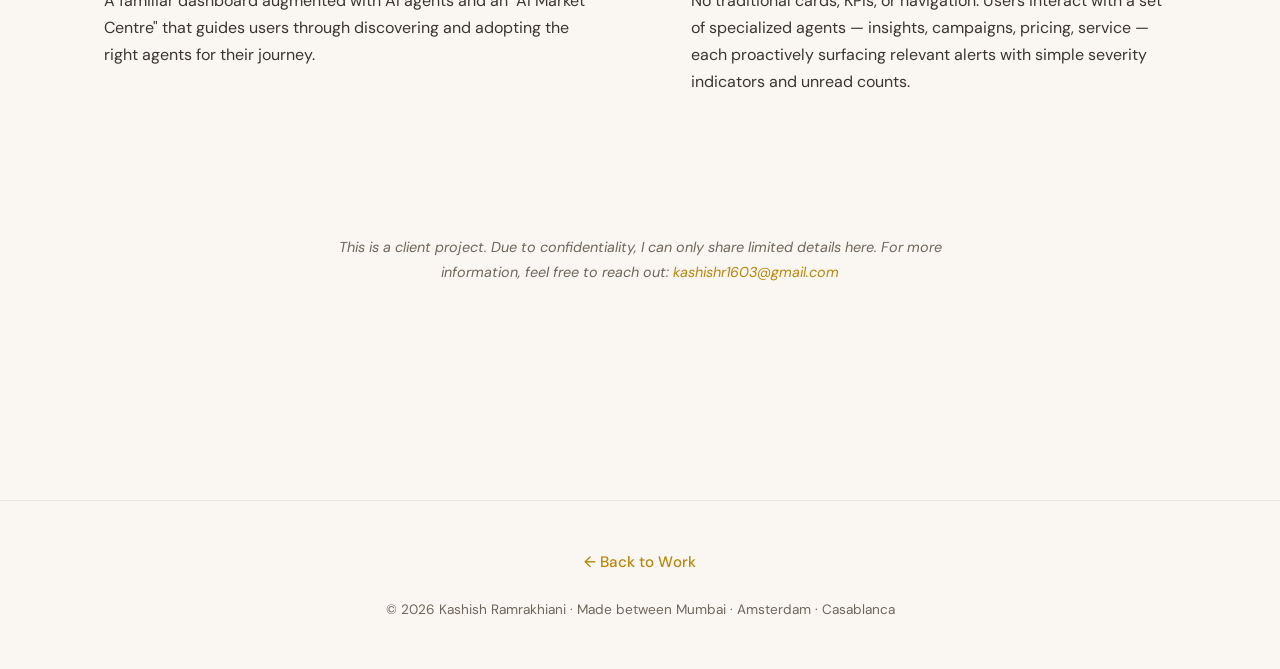
==== commit 38b7d92e: "Rename nav link to "My Story" and fix broken anchor The nav link pointed to #about, which didn't mat" ====
--- a/dashboard.html
+++ b/dashboard.html
@@ -16,7 +16,7 @@
   <header class="topnav" id="topnav">
     <a href="index.html#portal" class="topnav__logo">Kashish R.<span>·</span></a>
     <nav class="topnav__links">
-      <a href="index.html#about">Story</a>
+      <a href="index.html#story">My Story</a>
       <a href="index.html#work">Work</a>
       <a href="index.html#contact">Contact</a>
     </nav>
--- a/styles.css
+++ b/styles.css
@@ -1250,6 +1250,44 @@
   line-height: 1.6;
 }
 
+/* Method showcase - screenshot paired with its stacked descriptions */
+.method-showcase {
+  display: grid;
+  grid-template-columns: minmax(280px, 460px) 1fr;
+  gap: clamp(3rem, 7vw, 6rem);
+  align-items: stretch;
+  margin-top: 2.5rem;
+}
+
+.method-showcase__image {
+  display: block;
+  width: 100%;
+  height: 100%;
+  min-height: 100%;
+  object-fit: cover;
+  border-radius: 6px;
+}
+
+.method-showcase__list {
+  display: flex;
+  flex-direction: column;
+  gap: 2rem;
+  margin-top: 0.5rem;
+}
+
+@media (max-width: 768px) {
+  .method-showcase {
+    grid-template-columns: 1fr;
+    gap: 2rem;
+  }
+
+  .method-showcase__image {
+    height: auto;
+    min-height: 0;
+    aspect-ratio: 16 / 10;
+  }
+}
+
 /* Design goal - clean centered quote */
 .design-goal {
   text-align: center;
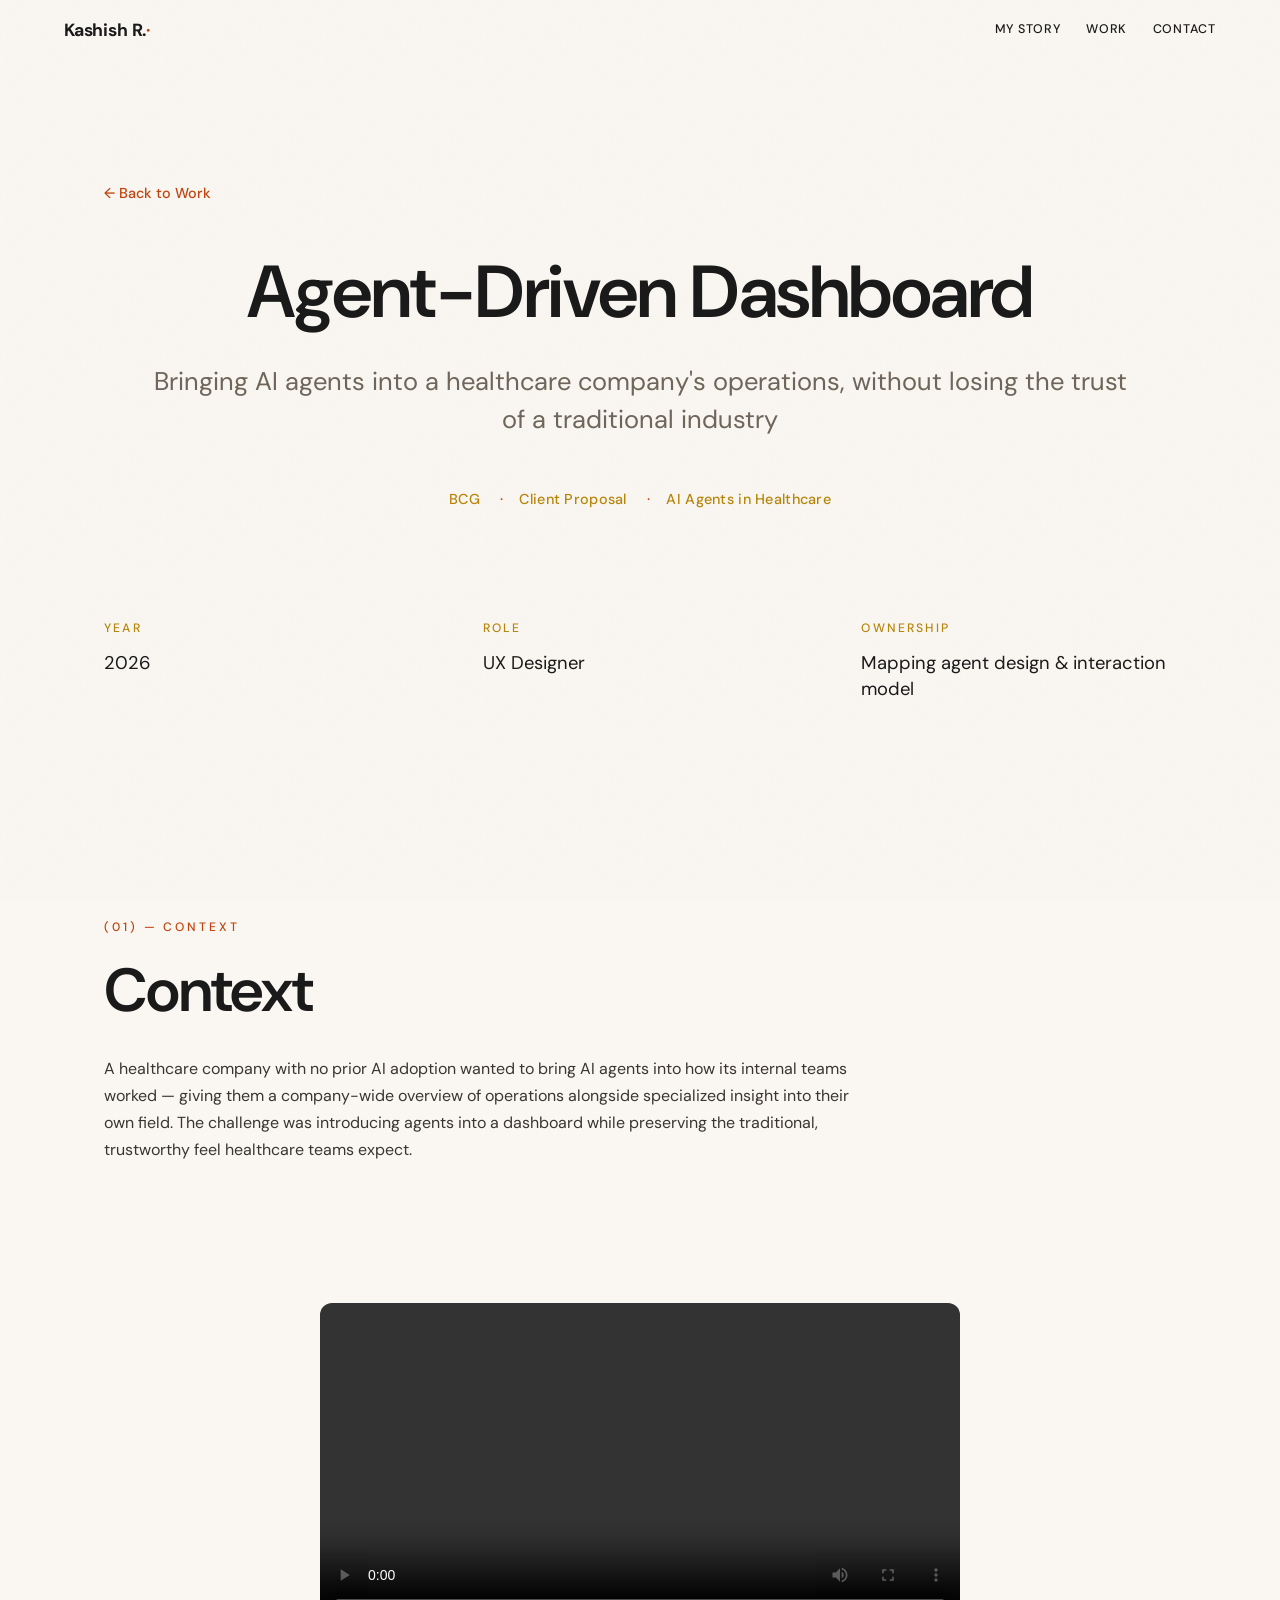
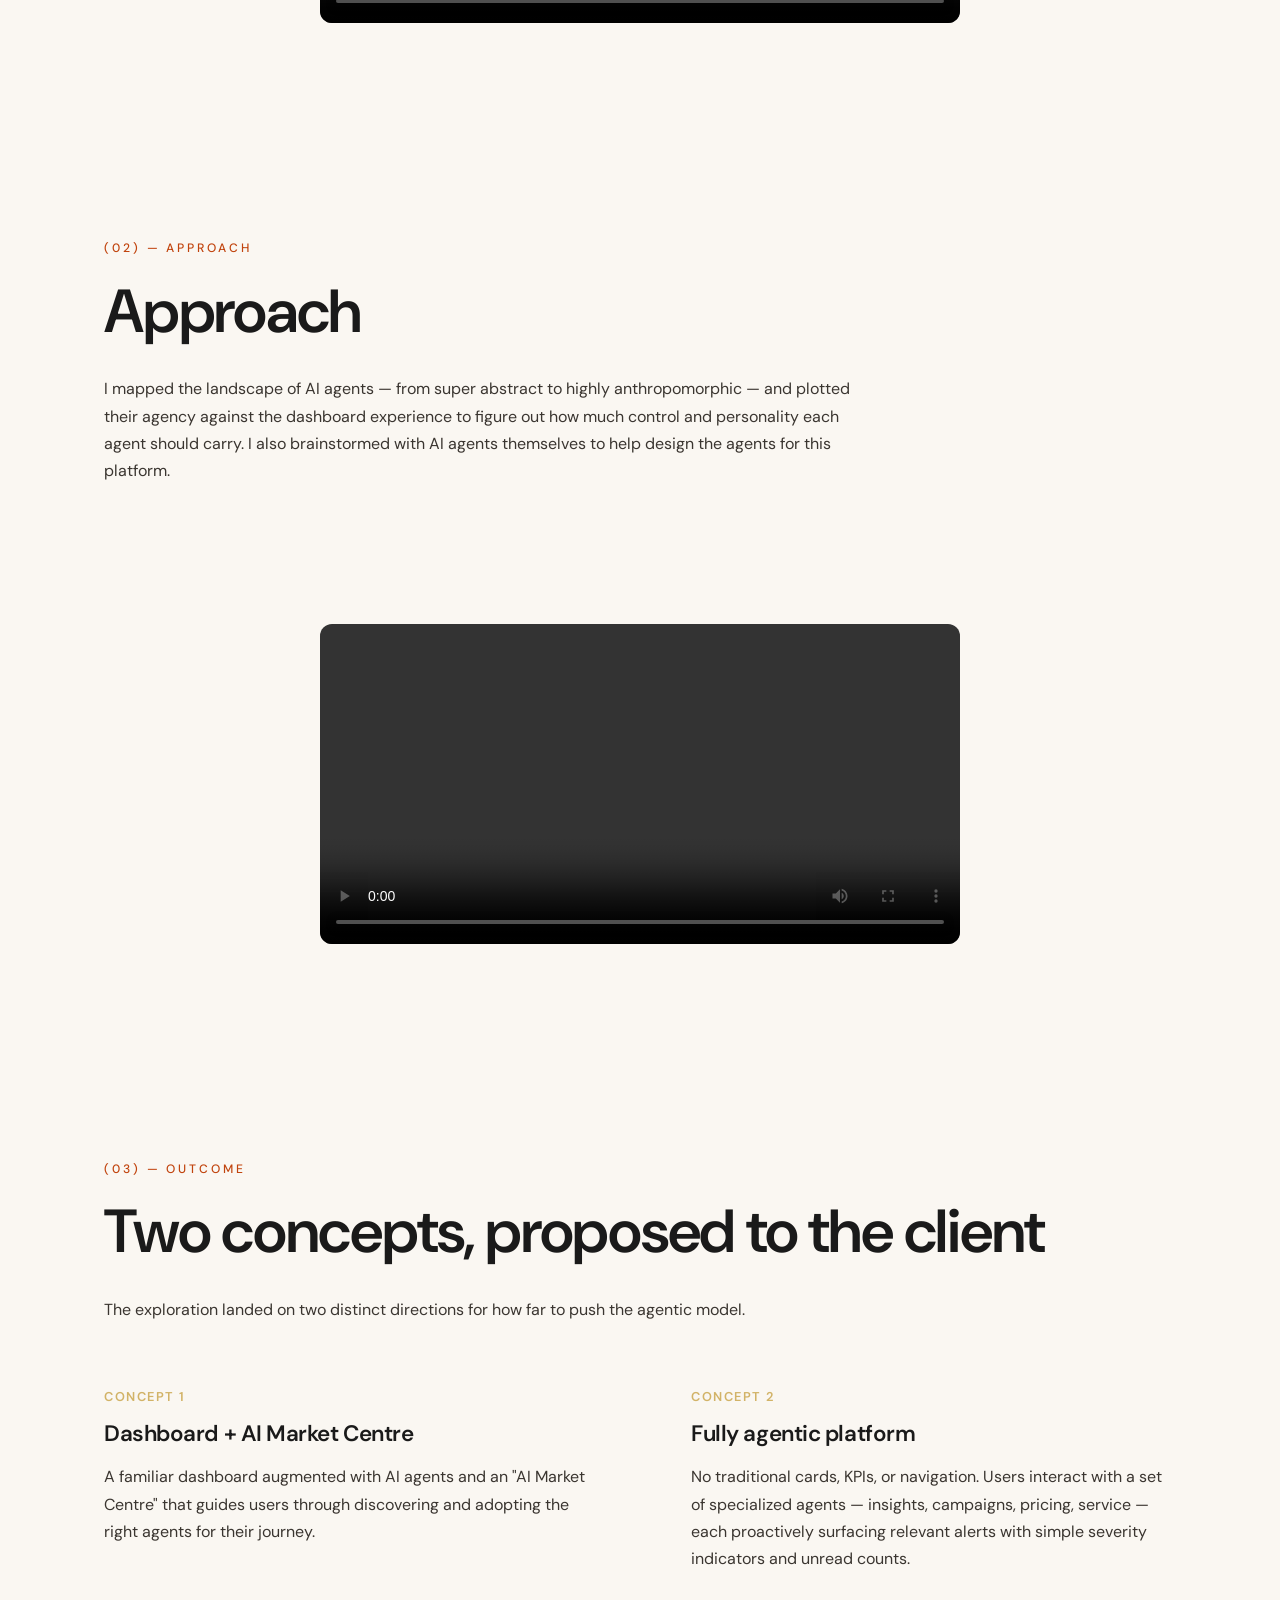
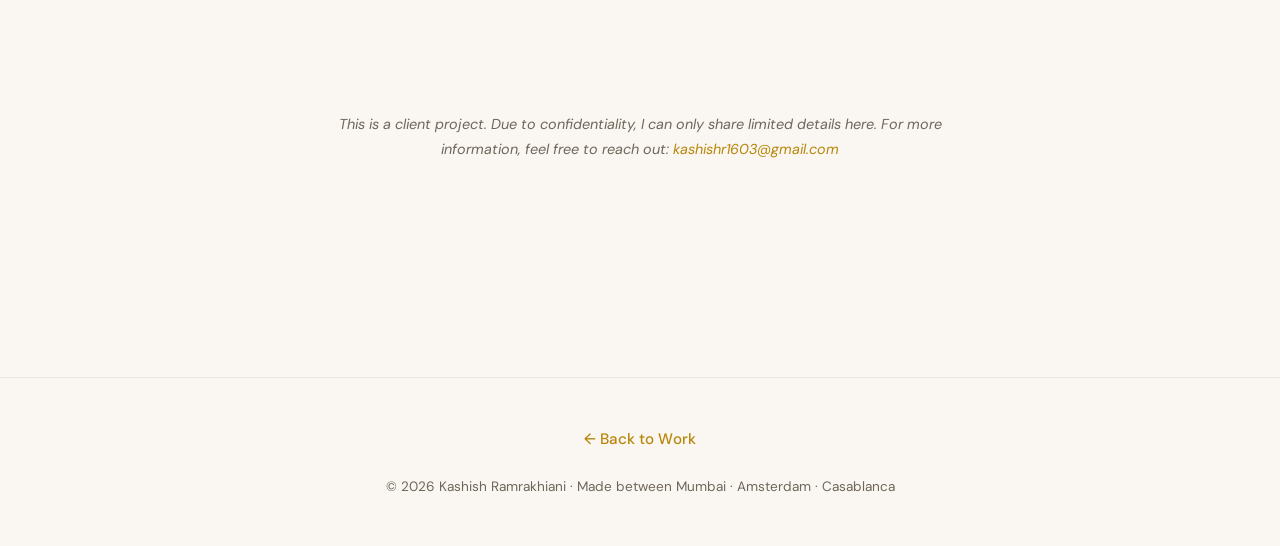
==== commit e5288bc7: "Update project page tags/roles, fix stray CSS bug, and add Retirement Investing imagery - Fix a dang" ====
--- a/dashboard.html
+++ b/dashboard.html
@@ -31,9 +31,8 @@
         <p class="project-subtitle">Bringing AI agents into a healthcare company's operations, without losing the trust of a traditional industry</p>
         <div class="project-tags">
           <span>BCG</span>
-          <span>2026</span>
-          <span>UX Design</span>
-          <span>AI Agents</span>
+          <span>Client Proposal</span>
+          <span>AI Agents in Healthcare</span>
         </div>
       </div>
     </section>
--- a/styles.css
+++ b/styles.css
@@ -896,9 +896,9 @@
 .btn-send:hover { transform: translateY(-2px); background: var(--accent); }
 .form-status { grid-column: 1 / -1; font-size: 0.9rem; color: var(--accent); min-height: 1rem; }
 
-.contact__socials { display: flex; justify-content: center; gap: 2rem; flex-wrap: wrap; margin-top: 3.5rem; }
-.contact__socials a { font-size: 0.85rem; font-weight: 500; color: var(--muted); transition: color 0.3s var(--ease); }
-.contact__socials a:hover { color: var(--accent); }
+.contact__socials { text-align: center; font-size: 0.95rem; color: var(--muted); margin-top: 3.5rem; }
+.contact__socials a { font-weight: 600; color: var(--accent); transition: opacity 0.3s var(--ease); }
+.contact__socials a:hover { opacity: 0.75; }
 .footer { margin-top: 4rem; border-top: 1px solid var(--line); padding: 1.6rem clamp(1.25rem, 5vw, 4rem); display: flex; justify-content: space-between; gap: 1rem; flex-wrap: wrap; font-size: 0.8rem; color: var(--muted); }
 
 /* ====================================================================
@@ -1105,12 +1105,19 @@
 }
 
 .project-hero {
-  padding: clamp(10rem, 20vh, 16rem) 0 clamp(6rem, 12vh, 10rem);
+  padding: clamp(10rem, 20vh, 16rem) 0 clamp(4rem, 8vh, 6rem);
   text-align: center;
 }
 
+/* Tighten the gap between the hero and the metadata panel that follows it —
+   the panel is always the first .section immediately after .project-hero
+   across every project page. */
+.project-hero + .section {
+  padding-top: clamp(1.5rem, 4vh, 2.5rem);
+}
+
 .project-title {
-  font-size: clamp(3rem, 7vw, 5.5rem);
+  font-size: clamp(2.6rem, 6vw, 4.6rem);
   font-weight: 600;
   letter-spacing: -0.02em;
   line-height: 1.05;
@@ -1599,9 +1606,6 @@
     gap: 1rem;
   }
 }
-  .portal__hint { animation: none; }
-  .stamp, .stamp::after, .stamp__tag { transition: none; }
-}
 
 /* ====================================================================
    About — static fallback (reduced motion / no scrollytelling)
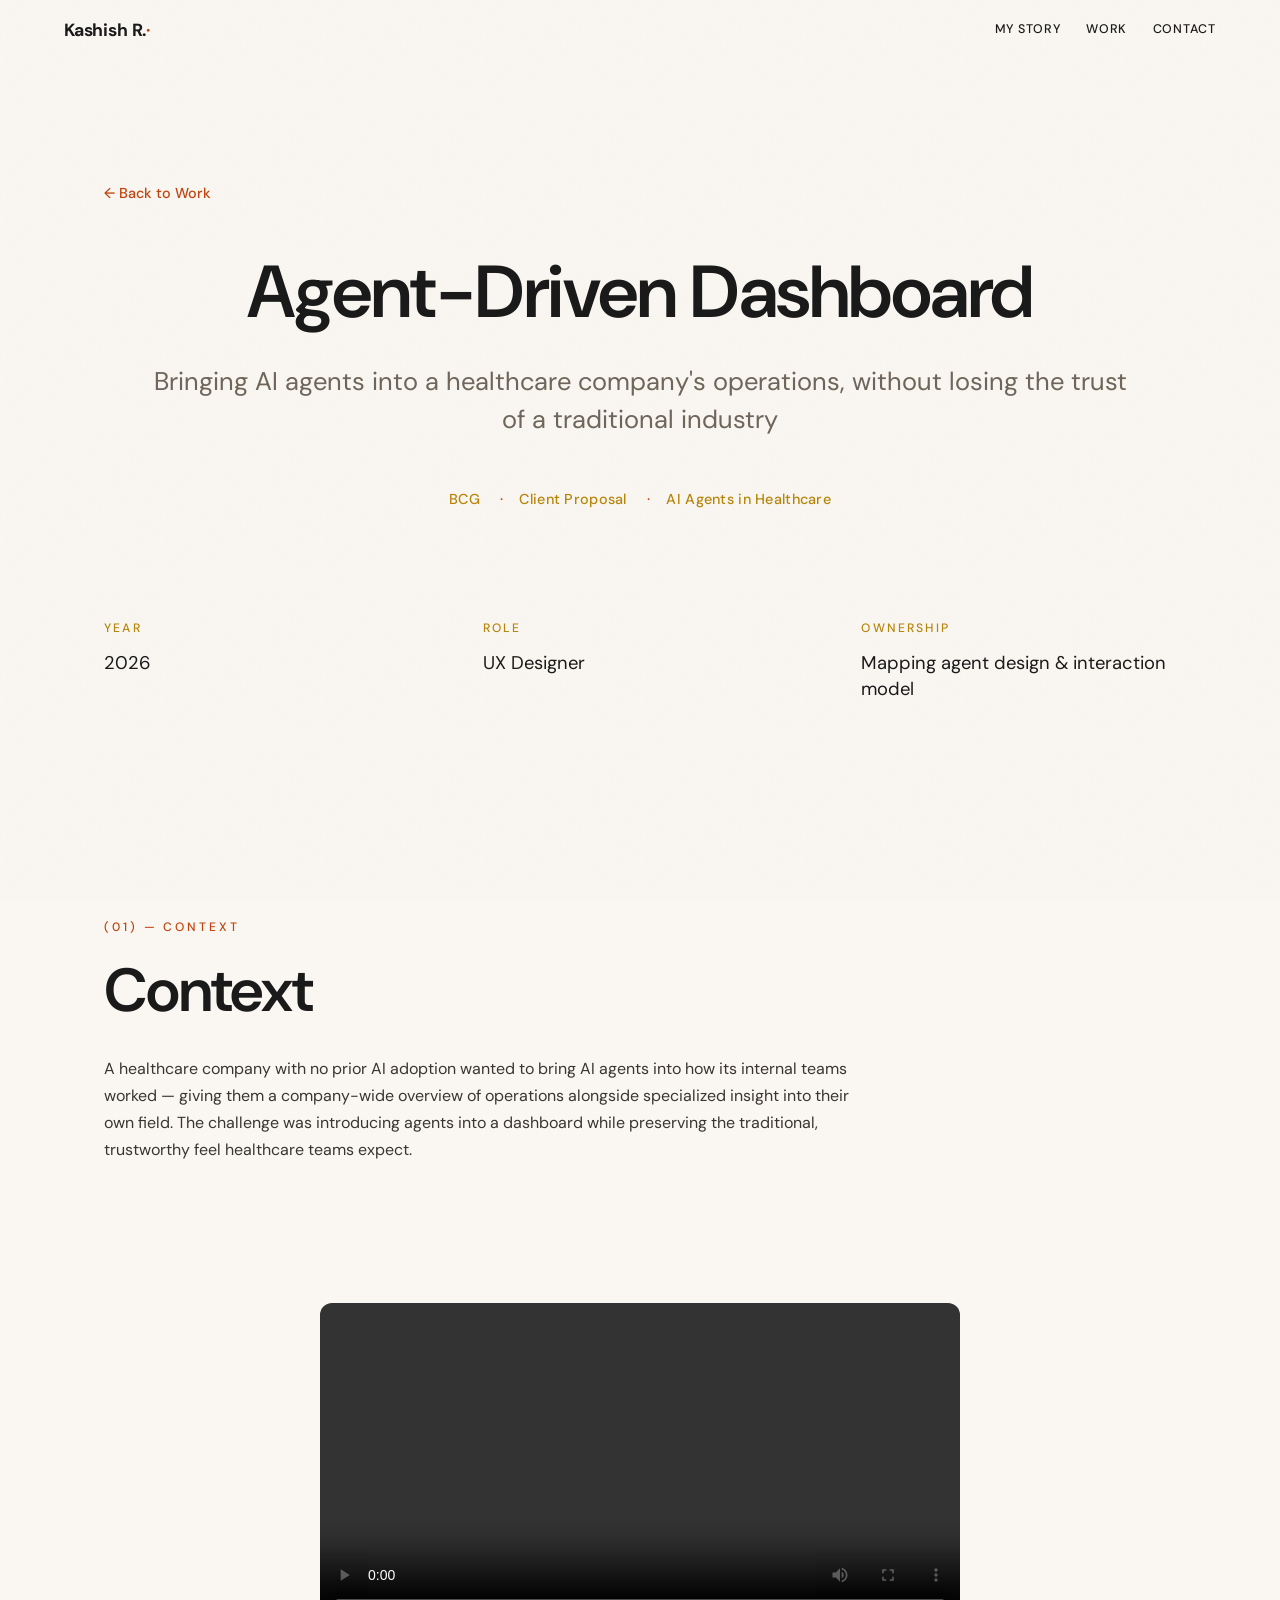
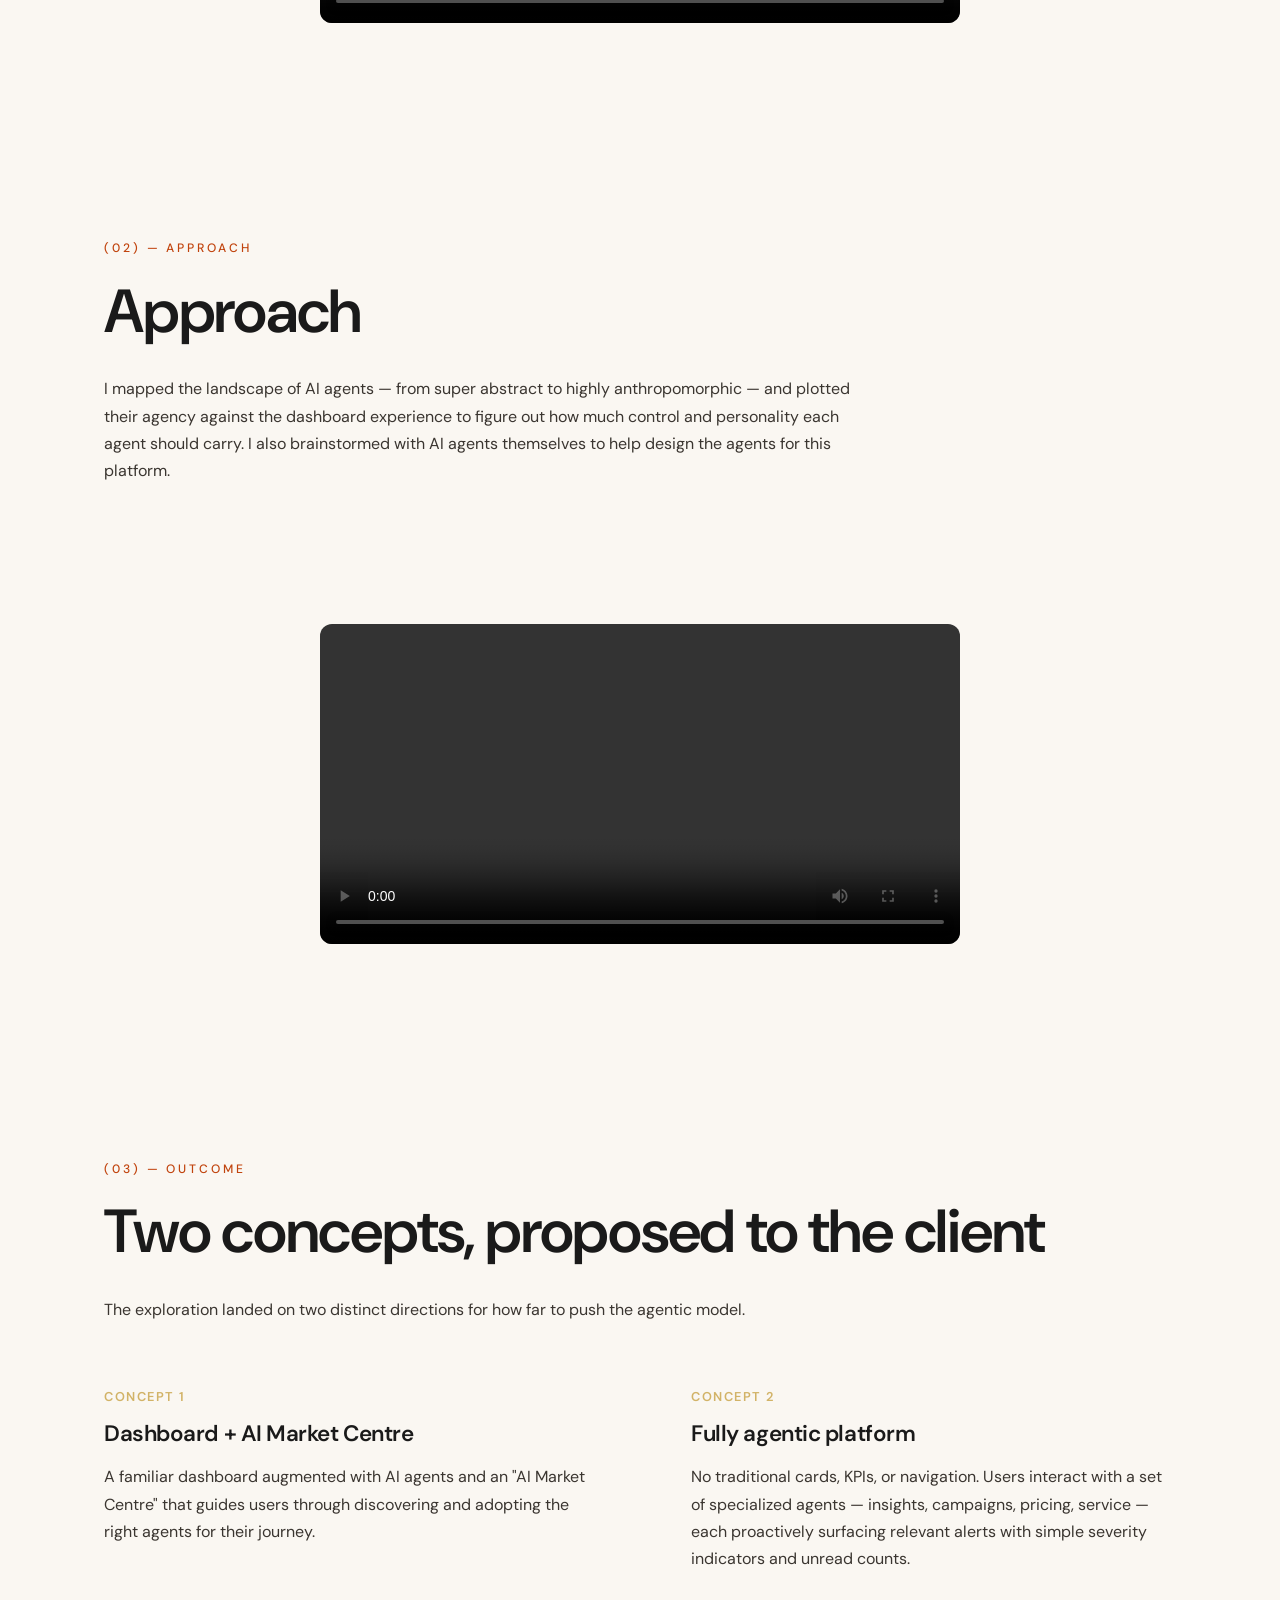
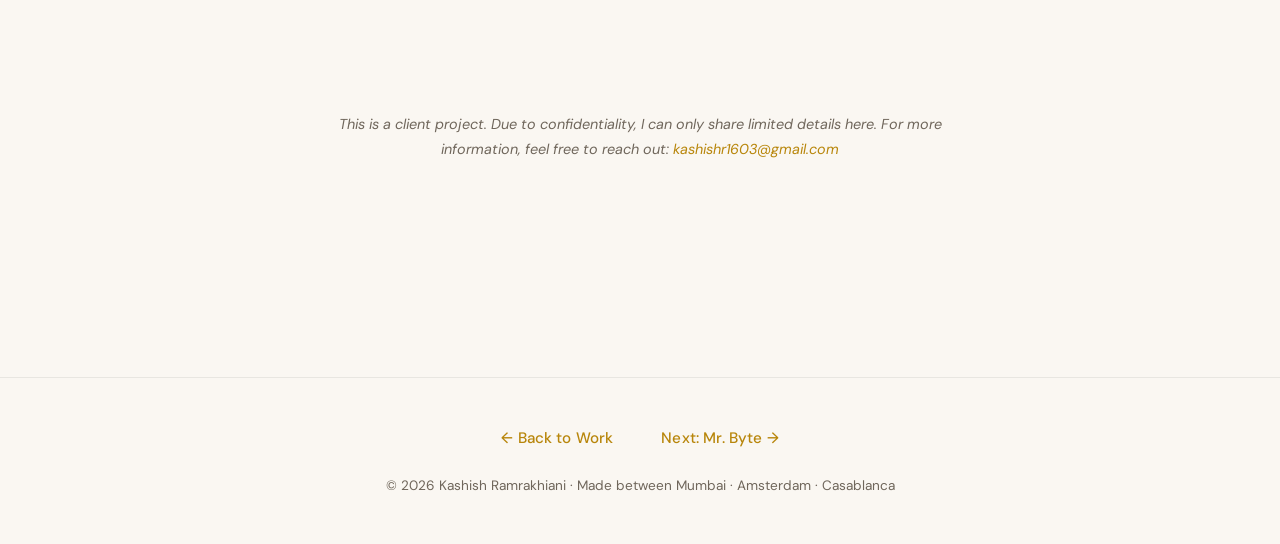
==== commit 0fd26f1f: "Add next-project navigation to project page footers Each project footer now shows a "Next: [Project " ====
--- a/dashboard.html
+++ b/dashboard.html
@@ -120,7 +120,10 @@
     <!-- Footer -->
     <footer class="project-footer">
       <div class="container">
-        <a href="index.html#work" class="cv-btn">← Back to Work</a>
+        <div class="project-footer__nav">
+          <a href="index.html#work" class="cv-btn">← Back to Work</a>
+          <a href="mr-byte.html" class="cv-btn">Next: Mr. Byte →</a>
+        </div>
         <p class="project-foot-note">© 2026 Kashish Ramrakhiani · Made between Mumbai · Amsterdam · Casablanca</p>
       </div>
     </footer>
--- a/styles.css
+++ b/styles.css
@@ -771,6 +771,16 @@
 .work-gallery__item:focus-visible .work-gallery__ph {
   transform: scale(1.05);
 }
+/* Finance Ecosystem thumbnail: source image has generous dark padding
+   around the phone mockups, so zoom in a bit more than the default cover
+   crop to make the phones read bigger within the tile. */
+.work-gallery__item--zoom .work-gallery__media img {
+  transform: scale(1.18);
+}
+.work-gallery__item--zoom:hover .work-gallery__media img,
+.work-gallery__item--zoom:focus-visible .work-gallery__media img {
+  transform: scale(1.25);
+}
 .work-gallery__media--contain img {
   object-fit: contain;
   background: var(--card);
@@ -1554,6 +1564,15 @@
   border-top: 1px solid rgba(26, 26, 26, 0.08);
 }
 
+/* Back-to-work + next-project links, side by side */
+.project-footer__nav {
+  display: flex;
+  align-items: center;
+  justify-content: center;
+  gap: clamp(1.5rem, 4vw, 3rem);
+  flex-wrap: wrap;
+}
+
 /* Small muted footer line — consistent on all project pages */
 .project-foot-note {
   margin-top: 1.5rem;
